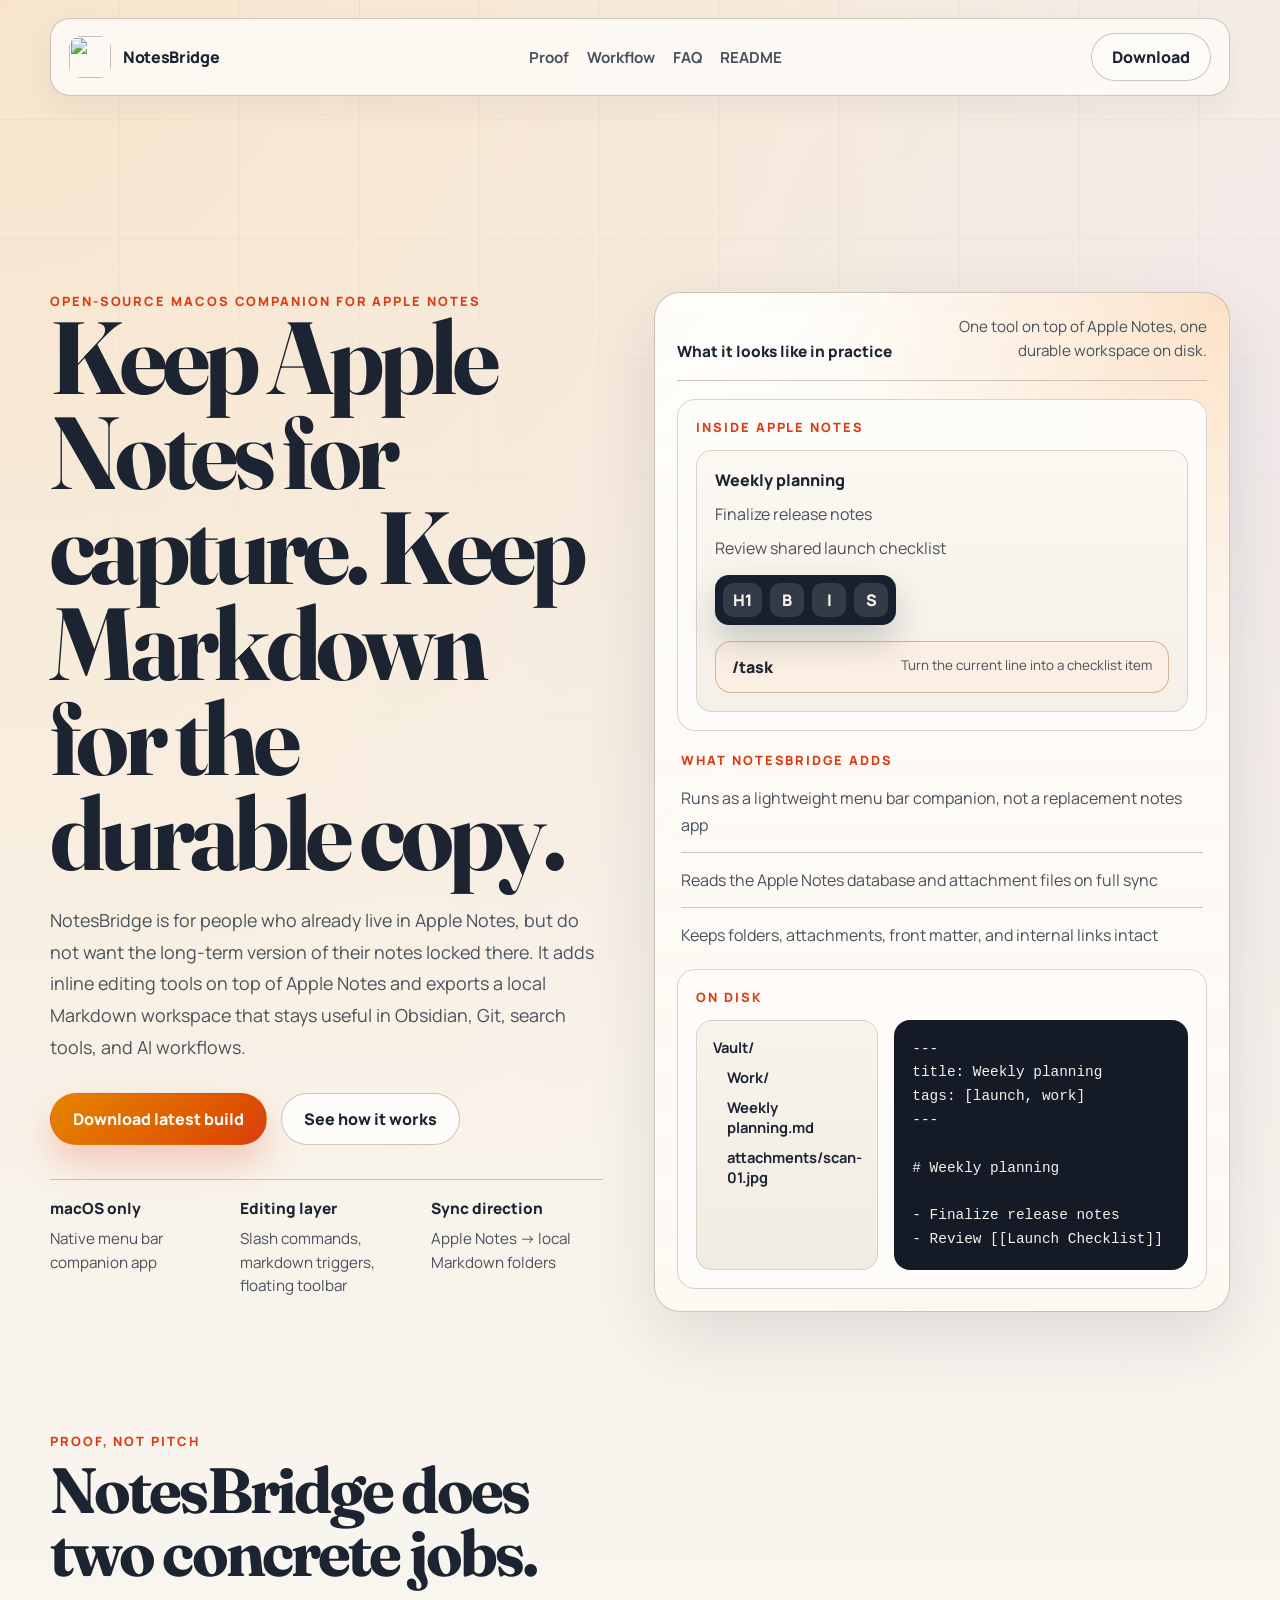
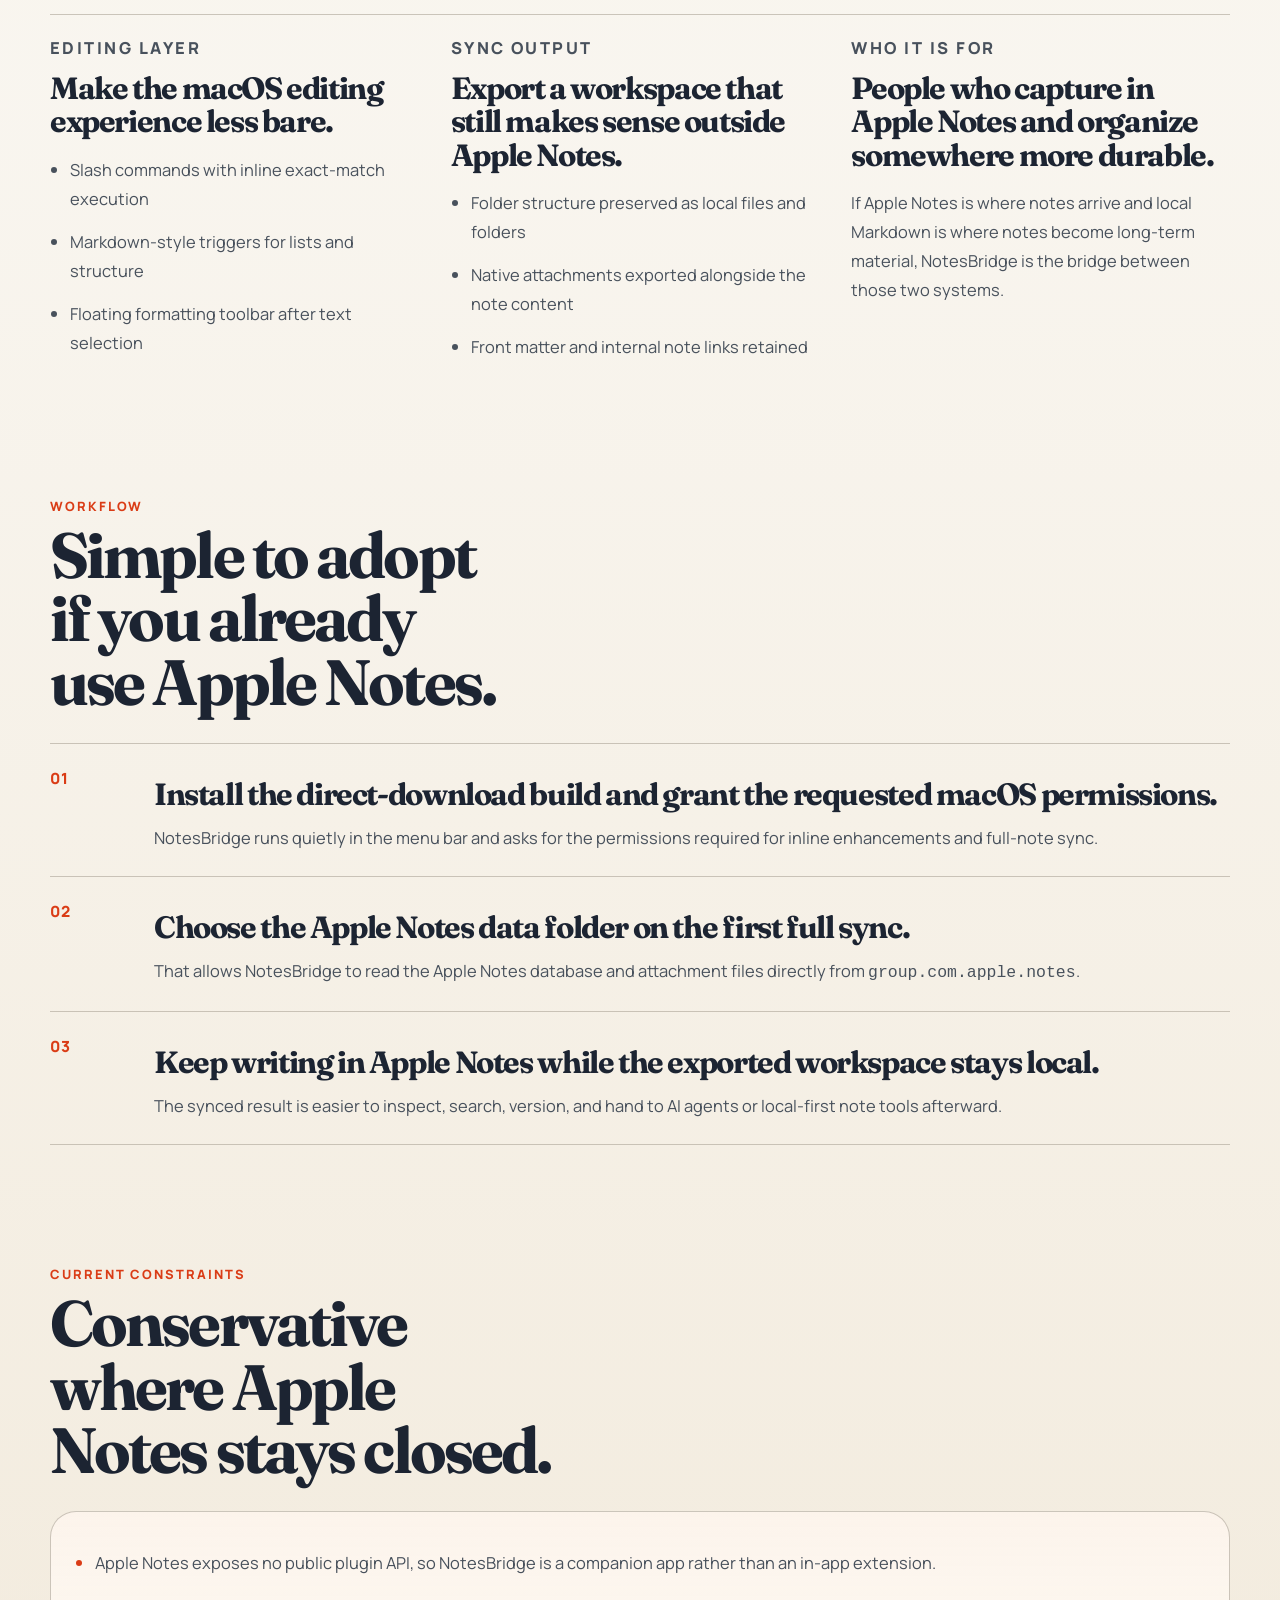
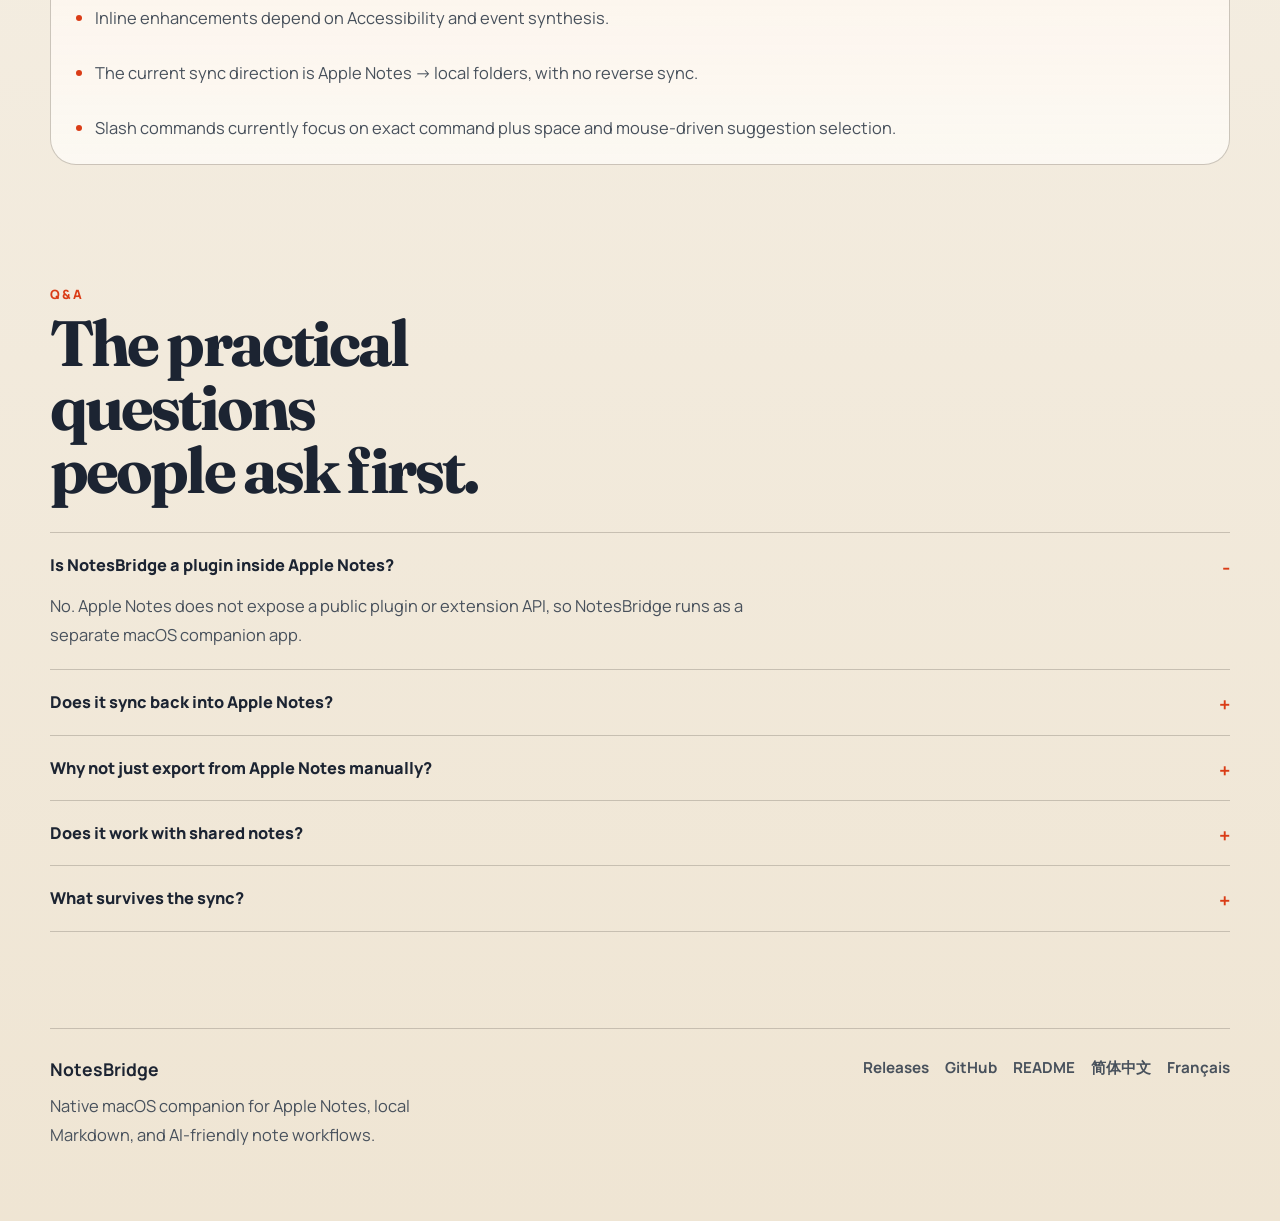
==== index.html @ 3f112394 "Publish GitHub Pages site" ====
<!doctype html>
<html lang="en">
  <head>
    <meta charset="utf-8">
    <meta name="viewport" content="width=device-width, initial-scale=1">
    <title>NotesBridge | Apple Notes to Markdown on macOS</title>
    <meta
      name="description"
      content="NotesBridge is a native macOS companion for Apple Notes. Add inline editing tools, export notes into local Markdown folders, and keep a durable workspace for search, versioning, and AI agents."
    >
    <meta name="theme-color" content="#f4ecdf">
    <meta property="og:title" content="NotesBridge">
    <meta
      property="og:description"
      content="Keep Apple Notes for capture. Keep Markdown for the durable copy."
    >
    <meta property="og:type" content="website">
    <meta property="og:url" content="https://peizh.github.io/NoteBridge/">
    <meta
      property="og:image"
      content="https://peizh.github.io/NoteBridge/assets/notesbridge-social.svg"
    >
    <link rel="icon" href="./assets/notesbridge-app-icon.svg" type="image/svg+xml">
    <link rel="preconnect" href="https://fonts.googleapis.com">
    <link rel="preconnect" href="https://fonts.gstatic.com" crossorigin>
    <link
      href="https://fonts.googleapis.com/css2?family=Fraunces:opsz,wght@9..144,600;9..144,700&amp;family=Manrope:wght@400;500;600;700;800&amp;display=swap"
      rel="stylesheet"
    >
    <link rel="stylesheet" href="./styles.css">
  </head>
  <body>
    <div class="page-shell">
      <header class="topbar">
        <a class="brand" href="#top" aria-label="NotesBridge home">
          <img src="./assets/notesbridge-app-icon.svg" alt="">
          <span>NotesBridge</span>
        </a>
        <nav class="topnav" aria-label="Primary">
          <a href="#proof">Proof</a>
          <a href="#workflow">Workflow</a>
          <a href="#faq">FAQ</a>
          <a href="https://github.com/peizh/NoteBridge/blob/main/README.md">README</a>
        </nav>
        <a class="topbar-action" href="https://github.com/peizh/NoteBridge/releases">
          Download
        </a>
      </header>

      <main id="top">
        <section class="hero section">
          <div class="hero-copy">
            <p class="eyebrow">Open-source macOS companion for Apple Notes</p>
            <h1>Keep Apple Notes for capture. Keep Markdown for the durable copy.</h1>
            <p class="hero-intro">
              NotesBridge is for people who already live in Apple Notes, but do not
              want the long-term version of their notes locked there. It adds inline
              editing tools on top of Apple Notes and exports a local Markdown
              workspace that stays useful in Obsidian, Git, search tools, and AI
              workflows.
            </p>
            <div class="hero-actions">
              <a class="button button-primary" href="https://github.com/peizh/NoteBridge/releases">
                Download latest build
              </a>
              <a class="button button-secondary" href="#proof">
                See how it works
              </a>
            </div>
            <div class="hero-meta" aria-label="Product summary">
              <div>
                <strong>macOS only</strong>
                <span>Native menu bar companion app</span>
              </div>
              <div>
                <strong>Editing layer</strong>
                <span>Slash commands, markdown triggers, floating toolbar</span>
              </div>
              <div>
                <strong>Sync direction</strong>
                <span>Apple Notes -&gt; local Markdown folders</span>
              </div>
            </div>
          </div>

          <div class="hero-proof">
            <div class="hero-proof-header">
              <p class="proof-title">What it looks like in practice</p>
              <p class="proof-subtitle">
                One tool on top of Apple Notes, one durable workspace on disk.
              </p>
            </div>

            <div class="hero-proof-stage">
              <section class="proof-panel proof-input">
                <p class="proof-label">Inside Apple Notes</p>
                <div class="note-canvas">
                  <p class="note-title">Weekly planning</p>
                  <p class="note-line">Finalize release notes</p>
                  <p class="note-line">Review shared launch checklist</p>
                  <div class="floating-tools" aria-label="Formatting toolbar preview">
                    <span>H1</span>
                    <span>B</span>
                    <span>I</span>
                    <span>S</span>
                  </div>
                  <div class="slash-command">
                    <span>/task</span>
                    <small>Turn the current line into a checklist item</small>
                  </div>
                </div>
              </section>

              <section class="bridge-strip" aria-label="Bridge behavior">
                <p class="proof-label">What NotesBridge adds</p>
                <ul class="bridge-points">
                  <li>Runs as a lightweight menu bar companion, not a replacement notes app</li>
                  <li>Reads the Apple Notes database and attachment files on full sync</li>
                  <li>Keeps folders, attachments, front matter, and internal links intact</li>
                </ul>
              </section>

              <section class="proof-panel proof-output">
                <p class="proof-label">On disk</p>
                <div class="file-stack">
                  <div class="file-tree">
                    <span>Vault/</span>
                    <span>Work/</span>
                    <span>Weekly planning.md</span>
                    <span>attachments/scan-01.jpg</span>
                  </div>
                  <pre><code>---
title: Weekly planning
tags: [launch, work]
---

# Weekly planning

- Finalize release notes
- Review [[Launch Checklist]]</code></pre>
                </div>
              </section>
            </div>
          </div>
        </section>

        <section class="section proof" id="proof">
          <div class="section-heading">
            <p class="eyebrow">Proof, not pitch</p>
            <h2>NotesBridge does two concrete jobs.</h2>
          </div>

          <div class="proof-columns">
            <article class="proof-column">
              <p class="column-kicker">Editing layer</p>
              <h3>Make the macOS editing experience less bare.</h3>
              <ul>
                <li>Slash commands with inline exact-match execution</li>
                <li>Markdown-style triggers for lists and structure</li>
                <li>Floating formatting toolbar after text selection</li>
              </ul>
            </article>

            <article class="proof-column">
              <p class="column-kicker">Sync output</p>
              <h3>Export a workspace that still makes sense outside Apple Notes.</h3>
              <ul>
                <li>Folder structure preserved as local files and folders</li>
                <li>Native attachments exported alongside the note content</li>
                <li>Front matter and internal note links retained</li>
              </ul>
            </article>

            <article class="proof-column">
              <p class="column-kicker">Who it is for</p>
              <h3>People who capture in Apple Notes and organize somewhere more durable.</h3>
              <p>
                If Apple Notes is where notes arrive and local Markdown is where notes
                become long-term material, NotesBridge is the bridge between those two
                systems.
              </p>
            </article>
          </div>
        </section>

        <section class="section workflow" id="workflow">
          <div class="section-heading">
            <p class="eyebrow">Workflow</p>
            <h2>Simple to adopt if you already use Apple Notes.</h2>
          </div>

          <ol class="workflow-rail">
            <li>
              <span class="step-index">01</span>
              <div>
                <h3>Install the direct-download build and grant the requested macOS permissions.</h3>
                <p>
                  NotesBridge runs quietly in the menu bar and asks for the
                  permissions required for inline enhancements and full-note sync.
                </p>
              </div>
            </li>

            <li>
              <span class="step-index">02</span>
              <div>
                <h3>Choose the Apple Notes data folder on the first full sync.</h3>
                <p>
                  That allows NotesBridge to read the Apple Notes database and
                  attachment files directly from <code>group.com.apple.notes</code>.
                </p>
              </div>
            </li>

            <li>
              <span class="step-index">03</span>
              <div>
                <h3>Keep writing in Apple Notes while the exported workspace stays local.</h3>
                <p>
                  The synced result is easier to inspect, search, version, and hand
                  to AI agents or local-first note tools afterward.
                </p>
              </div>
            </li>
          </ol>
        </section>

        <section class="section constraints">
          <div class="section-heading">
            <p class="eyebrow">Current constraints</p>
            <h2>Conservative where Apple Notes stays closed.</h2>
          </div>

          <div class="constraint-band">
            <ul class="constraint-list">
              <li>Apple Notes exposes no public plugin API, so NotesBridge is a companion app rather than an in-app extension.</li>
              <li>Inline enhancements depend on Accessibility and event synthesis.</li>
              <li>The current sync direction is Apple Notes -&gt; local folders, with no reverse sync.</li>
              <li>Slash commands currently focus on exact command plus space and mouse-driven suggestion selection.</li>
            </ul>
          </div>
        </section>

        <section class="section faq" id="faq">
          <div class="section-heading">
            <p class="eyebrow">Q&amp;A</p>
            <h2>The practical questions people ask first.</h2>
          </div>

          <div class="faq-list">
            <details open>
              <summary>Is NotesBridge a plugin inside Apple Notes?</summary>
              <p>
                No. Apple Notes does not expose a public plugin or extension API, so
                NotesBridge runs as a separate macOS companion app.
              </p>
            </details>

            <details>
              <summary>Does it sync back into Apple Notes?</summary>
              <p>
                Not today. The current design is intentionally one-way:
                Apple Notes -&gt; local Markdown folders.
              </p>
            </details>

            <details>
              <summary>Why not just export from Apple Notes manually?</summary>
              <p>
                The native export path is weak for ongoing workflows. NotesBridge is
                built around repeated sync, folder preservation, attachment export,
                and keeping the output useful for local-first tooling.
              </p>
            </details>

            <details>
              <summary>Does it work with shared notes?</summary>
              <p>
                Yes. Shared Apple Notes are part of the intended workflow. The goal is
                to turn that shared input into a Markdown workspace that stays local
                and easier to process afterward.
              </p>
            </details>

            <details>
              <summary>What survives the sync?</summary>
              <p>
                The current export keeps folder structure, native attachments, front
                matter metadata, and internal links. That is the core product shape.
              </p>
            </details>
          </div>
        </section>
      </main>

      <footer class="site-footer">
        <div class="footer-copy">
          <strong>NotesBridge</strong>
          <p>
            Native macOS companion for Apple Notes, local Markdown, and AI-friendly
            note workflows.
          </p>
        </div>
        <div class="footer-links">
          <a href="https://github.com/peizh/NoteBridge/releases">Releases</a>
          <a href="https://github.com/peizh/NoteBridge">GitHub</a>
          <a href="https://github.com/peizh/NoteBridge/blob/main/README.md">README</a>
          <a href="https://github.com/peizh/NoteBridge/blob/main/README.zh-CN.md">简体中文</a>
          <a href="https://github.com/peizh/NoteBridge/blob/main/README.fr.md">Français</a>
        </div>
      </footer>
    </div>
  </body>
</html>
---- styles.css ----
:root {
  color-scheme: light;
  --bg: oklch(95.8% 0.018 82);
  --bg-deep: oklch(92.5% 0.026 82);
  --paper: oklch(98.5% 0.008 84 / 0.9);
  --paper-strong: oklch(99.1% 0.005 84 / 0.96);
  --ink: oklch(26% 0.028 260);
  --ink-soft: oklch(43% 0.022 255);
  --line: oklch(74% 0.02 82 / 0.65);
  --accent: oklch(70% 0.18 68);
  --accent-deep: oklch(59% 0.2 34);
  --accent-soft: oklch(92% 0.04 67);
  --shadow-soft: 0 20px 42px oklch(28% 0.02 260 / 0.08);
  --shadow-panel: 0 26px 70px oklch(28% 0.03 260 / 0.12);
  --radius: 26px;
  --radius-sm: 18px;
}

*,
*::before,
*::after {
  box-sizing: border-box;
}

html {
  scroll-behavior: smooth;
}

body {
  margin: 0;
  min-width: 320px;
  color: var(--ink);
  font-family: 'Manrope', sans-serif;
  background:
    radial-gradient(circle at top left, oklch(91% 0.05 70 / 0.62), transparent 28%),
    radial-gradient(circle at 100% 10%, oklch(92% 0.02 320 / 0.45), transparent 24%),
    linear-gradient(180deg, var(--bg) 0%, oklch(97.2% 0.009 84) 38%, var(--bg-deep) 100%);
}

body::before {
  content: '';
  position: fixed;
  inset: 0;
  pointer-events: none;
  background-image:
    linear-gradient(to right, transparent 0, transparent calc(100% - 1px), oklch(74% 0.02 82 / 0.14) calc(100% - 1px)),
    linear-gradient(to bottom, transparent 0, transparent calc(100% - 1px), oklch(74% 0.02 82 / 0.14) calc(100% - 1px));
  background-size: 120px 120px;
  mask-image: linear-gradient(180deg, oklch(0% 0 0 / 0.78), transparent 86%);
}

img {
  display: block;
  max-width: 100%;
}

a {
  color: inherit;
}

code,
pre {
  font-family: 'SFMono-Regular', 'SF Mono', Consolas, 'Liberation Mono', Menlo, monospace;
}

.page-shell {
  position: relative;
  z-index: 1;
  width: min(1180px, calc(100% - 32px));
  margin: 0 auto;
  padding-bottom: 72px;
}

.topbar {
  position: sticky;
  top: 0;
  z-index: 10;
  display: grid;
  grid-template-columns: auto 1fr auto;
  align-items: center;
  gap: 18px;
  margin-top: 18px;
  padding: 14px 18px;
  border: 1px solid var(--line);
  border-radius: 20px;
  background: color-mix(in oklab, var(--paper) 94%, white 6%);
  box-shadow: 0 12px 28px oklch(28% 0.02 260 / 0.05);
}

.brand {
  display: inline-flex;
  align-items: center;
  gap: 12px;
  font-size: 1rem;
  font-weight: 800;
  letter-spacing: -0.02em;
  text-decoration: none;
}

.brand img {
  width: 42px;
  height: 42px;
  border-radius: 12px;
}

.topnav {
  display: flex;
  justify-content: center;
  flex-wrap: wrap;
  gap: 18px;
}

.topnav a,
.footer-links a {
  color: var(--ink-soft);
  font-size: 0.95rem;
  font-weight: 700;
  text-decoration: none;
}

.topbar-action,
.button {
  display: inline-flex;
  align-items: center;
  justify-content: center;
  min-height: 48px;
  padding: 0 20px;
  border-radius: 999px;
  font-weight: 800;
  text-decoration: none;
  transition: transform 160ms ease, background-color 160ms ease, box-shadow 160ms ease;
}

.topbar-action {
  border: 1px solid var(--line);
  background: color-mix(in oklab, var(--paper-strong) 88%, white 12%);
}

.topnav a:hover,
.topnav a:focus-visible,
.footer-links a:hover,
.footer-links a:focus-visible,
.topbar-action:hover,
.topbar-action:focus-visible,
.button:hover,
.button:focus-visible {
  color: var(--ink);
  transform: translateY(-1px);
}

.topbar a:focus-visible,
.button:focus-visible,
.faq-list summary:focus-visible {
  outline: 2px solid var(--accent-deep);
  outline-offset: 3px;
}

.section {
  margin-top: clamp(72px, 10vw, 120px);
}

.eyebrow,
.column-kicker,
.proof-label {
  margin: 0;
  color: var(--accent-deep);
  font-size: 0.8rem;
  font-weight: 800;
  letter-spacing: 0.15em;
  text-transform: uppercase;
}

.hero {
  display: grid;
  grid-template-columns: minmax(0, 0.98fr) minmax(320px, 1.02fr);
  gap: clamp(30px, 4vw, 54px);
  align-items: start;
  padding-top: clamp(28px, 7vw, 76px);
}

.hero h1,
.section-heading h2,
.proof-column h3,
.workflow-rail h3 {
  font-family: 'Fraunces', serif;
  font-feature-settings: 'liga' 1, 'dlig' 1;
  letter-spacing: -0.045em;
}

.hero h1 {
  margin: 0;
  font-size: clamp(3.4rem, 8vw, 6.4rem);
  line-height: 0.93;
  text-wrap: balance;
}

.hero-intro,
.proof-column p,
.proof-column li,
.workflow-rail p,
.constraint-list li,
.faq-list p,
.footer-copy p {
  color: var(--ink-soft);
  font-size: 1.03rem;
  line-height: 1.76;
}

.hero-intro {
  width: min(60ch, 100%);
  margin: 24px 0 0;
  font-size: 1.12rem;
}

.hero-actions {
  display: flex;
  flex-wrap: wrap;
  gap: 14px;
  margin-top: 30px;
}

.button {
  min-height: 52px;
  padding: 0 22px;
  border: 1px solid transparent;
}

.button-primary {
  color: oklch(99% 0.006 84);
  background: linear-gradient(135deg, var(--accent) 0%, var(--accent-deep) 100%);
  box-shadow: 0 18px 34px oklch(59% 0.2 34 / 0.22);
}

.button-secondary {
  border-color: var(--line);
  background: color-mix(in oklab, var(--paper-strong) 90%, white 10%);
}

.hero-meta {
  display: grid;
  grid-template-columns: repeat(3, minmax(0, 1fr));
  gap: 18px;
  margin-top: 34px;
  padding-top: 18px;
  border-top: 1px solid var(--line);
}

.hero-meta strong,
.proof-title {
  display: block;
  font-size: 0.96rem;
  font-weight: 800;
}

.hero-meta span,
.proof-subtitle {
  display: block;
  margin-top: 8px;
  color: var(--ink-soft);
  font-size: 0.95rem;
  line-height: 1.55;
}

.hero-proof {
  position: relative;
  padding: 22px;
  border: 1px solid var(--line);
  border-radius: var(--radius);
  background:
    radial-gradient(circle at right top, oklch(91% 0.055 68 / 0.8), transparent 36%),
    linear-gradient(180deg, var(--paper-strong) 0%, var(--paper) 100%);
  box-shadow: var(--shadow-panel);
}

.hero-proof::after {
  content: '';
  position: absolute;
  inset: 0;
  border-radius: inherit;
  background: linear-gradient(135deg, oklch(100% 0 0 / 0.26), transparent 38%);
  pointer-events: none;
}

.hero-proof-header {
  position: relative;
  z-index: 1;
  display: flex;
  justify-content: space-between;
  gap: 24px;
  align-items: end;
  padding-bottom: 18px;
  border-bottom: 1px solid var(--line);
}

.proof-title {
  margin: 0;
}

.proof-subtitle {
  margin: 0;
  max-width: 28ch;
  text-align: right;
}

.hero-proof-stage {
  position: relative;
  z-index: 1;
  display: grid;
  gap: 18px;
  margin-top: 18px;
}

.proof-panel {
  padding: 18px;
  border: 1px solid color-mix(in oklab, var(--line) 74%, white 26%);
  border-radius: var(--radius-sm);
  background: color-mix(in oklab, var(--paper-strong) 88%, white 12%);
}

.note-canvas {
  margin-top: 14px;
  padding: 18px;
  border-radius: 16px;
  background: linear-gradient(180deg, oklch(98% 0.009 84) 0%, oklch(95.8% 0.012 84) 100%);
  border: 1px solid color-mix(in oklab, var(--line) 72%, white 28%);
}

.note-title {
  margin: 0;
  font-size: 1rem;
  font-weight: 800;
}

.note-line {
  margin: 12px 0 0;
  color: var(--ink-soft);
}

.floating-tools {
  display: inline-flex;
  gap: 8px;
  margin-top: 16px;
  padding: 8px;
  border-radius: 14px;
  background: oklch(24% 0.028 260);
  box-shadow: 0 16px 34px oklch(24% 0.028 260 / 0.2);
}

.floating-tools span {
  display: inline-grid;
  place-items: center;
  min-width: 34px;
  height: 34px;
  padding: 0 10px;
  border-radius: 10px;
  background: oklch(99% 0.005 84 / 0.12);
  color: oklch(97% 0.01 84);
  font-weight: 800;
}

.slash-command {
  display: flex;
  justify-content: space-between;
  gap: 16px;
  margin-top: 16px;
  padding: 14px 16px;
  border-radius: 16px;
  background: color-mix(in oklab, var(--accent-soft) 54%, white 46%);
  border: 1px solid color-mix(in oklab, var(--accent) 20%, var(--line) 80%);
}

.slash-command span {
  font-weight: 800;
}

.slash-command small {
  color: var(--ink-soft);
  line-height: 1.5;
}

.bridge-strip {
  padding: 2px 4px;
}

.bridge-points {
  display: grid;
  gap: 14px;
  padding: 16px 0 0;
  margin: 0;
  list-style: none;
}

.bridge-points li {
  padding-top: 14px;
  border-top: 1px solid var(--line);
  color: var(--ink-soft);
  line-height: 1.65;
}

.bridge-points li:first-child {
  padding-top: 0;
  border-top: none;
}

.file-stack {
  display: grid;
  grid-template-columns: minmax(180px, 0.62fr) minmax(0, 1fr);
  gap: 16px;
  margin-top: 14px;
}

.file-tree {
  display: grid;
  gap: 10px;
  align-content: start;
  padding: 16px;
  border-radius: 16px;
  background: linear-gradient(180deg, oklch(96.6% 0.012 84) 0%, oklch(94.6% 0.014 84) 100%);
  border: 1px solid color-mix(in oklab, var(--line) 72%, white 28%);
  font-size: 0.92rem;
  font-weight: 700;
}

.file-tree span:nth-child(2),
.file-tree span:nth-child(3),
.file-tree span:nth-child(4) {
  padding-left: 14px;
}

.file-stack pre {
  margin: 0;
  overflow: auto;
  padding: 18px;
  border-radius: 16px;
  background: oklch(22% 0.024 260);
  color: oklch(96% 0.01 84);
  font-size: 0.9rem;
  line-height: 1.65;
}

.section-heading {
  display: grid;
  gap: 8px;
}

.section-heading h2 {
  margin: 0;
  max-width: 14ch;
  font-size: clamp(2.3rem, 5vw, 4rem);
  line-height: 0.99;
  text-wrap: balance;
}

.proof-columns {
  display: grid;
  grid-template-columns: repeat(3, minmax(0, 1fr));
  gap: 22px;
  margin-top: 30px;
  padding-top: 18px;
  border-top: 1px solid var(--line);
}

.proof-column {
  padding-right: 10px;
}

.proof-column h3,
.workflow-rail h3 {
  margin: 10px 0 0;
  font-size: clamp(1.55rem, 2.4vw, 2.2rem);
  line-height: 1.08;
}

.proof-column ul,
.constraint-list {
  padding-left: 20px;
}

.proof-column li,
.constraint-list li {
  margin-top: 14px;
}

.workflow-rail {
  display: grid;
  gap: 0;
  padding: 0;
  margin: 30px 0 0;
  list-style: none;
  border-top: 1px solid var(--line);
}

.workflow-rail li {
  display: grid;
  grid-template-columns: 84px minmax(0, 1fr);
  gap: 20px;
  padding: 24px 0;
  border-bottom: 1px solid var(--line);
}

.step-index {
  display: inline-flex;
  align-items: start;
  color: var(--accent-deep);
  font-size: 0.96rem;
  font-weight: 800;
  letter-spacing: 0.08em;
}

.workflow-rail p {
  margin: 12px 0 0;
}

.constraint-band {
  margin-top: 30px;
  padding: 22px 24px;
  border: 1px solid var(--line);
  border-radius: var(--radius);
  background: linear-gradient(180deg, color-mix(in oklab, var(--accent-soft) 36%, white 64%) 0%, var(--paper) 100%);
}

.constraint-list {
  display: grid;
  gap: 12px;
  margin: 0;
}

.constraint-list li::marker {
  color: var(--accent-deep);
}

.faq-list {
  margin-top: 30px;
  border-top: 1px solid var(--line);
}

.faq-list details {
  padding: 20px 0;
  border-bottom: 1px solid var(--line);
}

.faq-list summary {
  cursor: pointer;
  list-style: none;
  font-size: 1.02rem;
  font-weight: 800;
  line-height: 1.5;
}

.faq-list summary::-webkit-details-marker {
  display: none;
}

.faq-list summary::after {
  content: '+';
  float: right;
  color: var(--accent-deep);
  font-size: 1.25rem;
  font-weight: 700;
}

.faq-list details[open] summary::after {
  content: '-';
}

.faq-list p {
  margin: 14px 0 0;
  max-width: 72ch;
}

.site-footer {
  display: grid;
  grid-template-columns: minmax(0, 1fr) auto;
  gap: 24px;
  align-items: start;
  margin-top: 96px;
  padding-top: 28px;
  border-top: 1px solid var(--line);
}

.footer-copy strong {
  font-size: 1.1rem;
}

.footer-copy p {
  margin: 10px 0 0;
  max-width: 42ch;
}

.footer-links {
  display: flex;
  flex-wrap: wrap;
  justify-content: flex-end;
  gap: 16px;
}

@media (max-width: 1040px) {
  .topbar,
  .hero,
  .proof-columns,
  .site-footer {
    grid-template-columns: 1fr;
  }

  .topnav,
  .footer-links {
    justify-content: flex-start;
  }

  .proof-subtitle {
    text-align: left;
  }
}

@media (max-width: 820px) {
  .page-shell {
    width: min(100% - 24px, 1180px);
  }

  .topbar {
    gap: 14px;
  }

  .hero-meta,
  .file-stack {
    grid-template-columns: 1fr;
  }

  .hero-proof-header {
    align-items: start;
    flex-direction: column;
  }

  .workflow-rail li {
    grid-template-columns: 1fr;
    gap: 10px;
  }
}

@media (max-width: 640px) {
  body::before {
    background-size: 80px 80px;
  }

  .topbar {
    padding: 14px;
    border-radius: 18px;
  }

  .topnav {
    gap: 14px;
  }

  .hero h1 {
    font-size: clamp(2.7rem, 15vw, 4.1rem);
  }

  .hero-proof,
  .constraint-band {
    padding: 18px;
  }

  .proof-panel,
  .note-canvas,
  .file-tree,
  .file-stack pre {
    padding: 16px;
  }
}

@media (prefers-reduced-motion: reduce) {
  html {
    scroll-behavior: auto;
  }

  .topbar-action,
  .button {
    transition: none;
  }
}
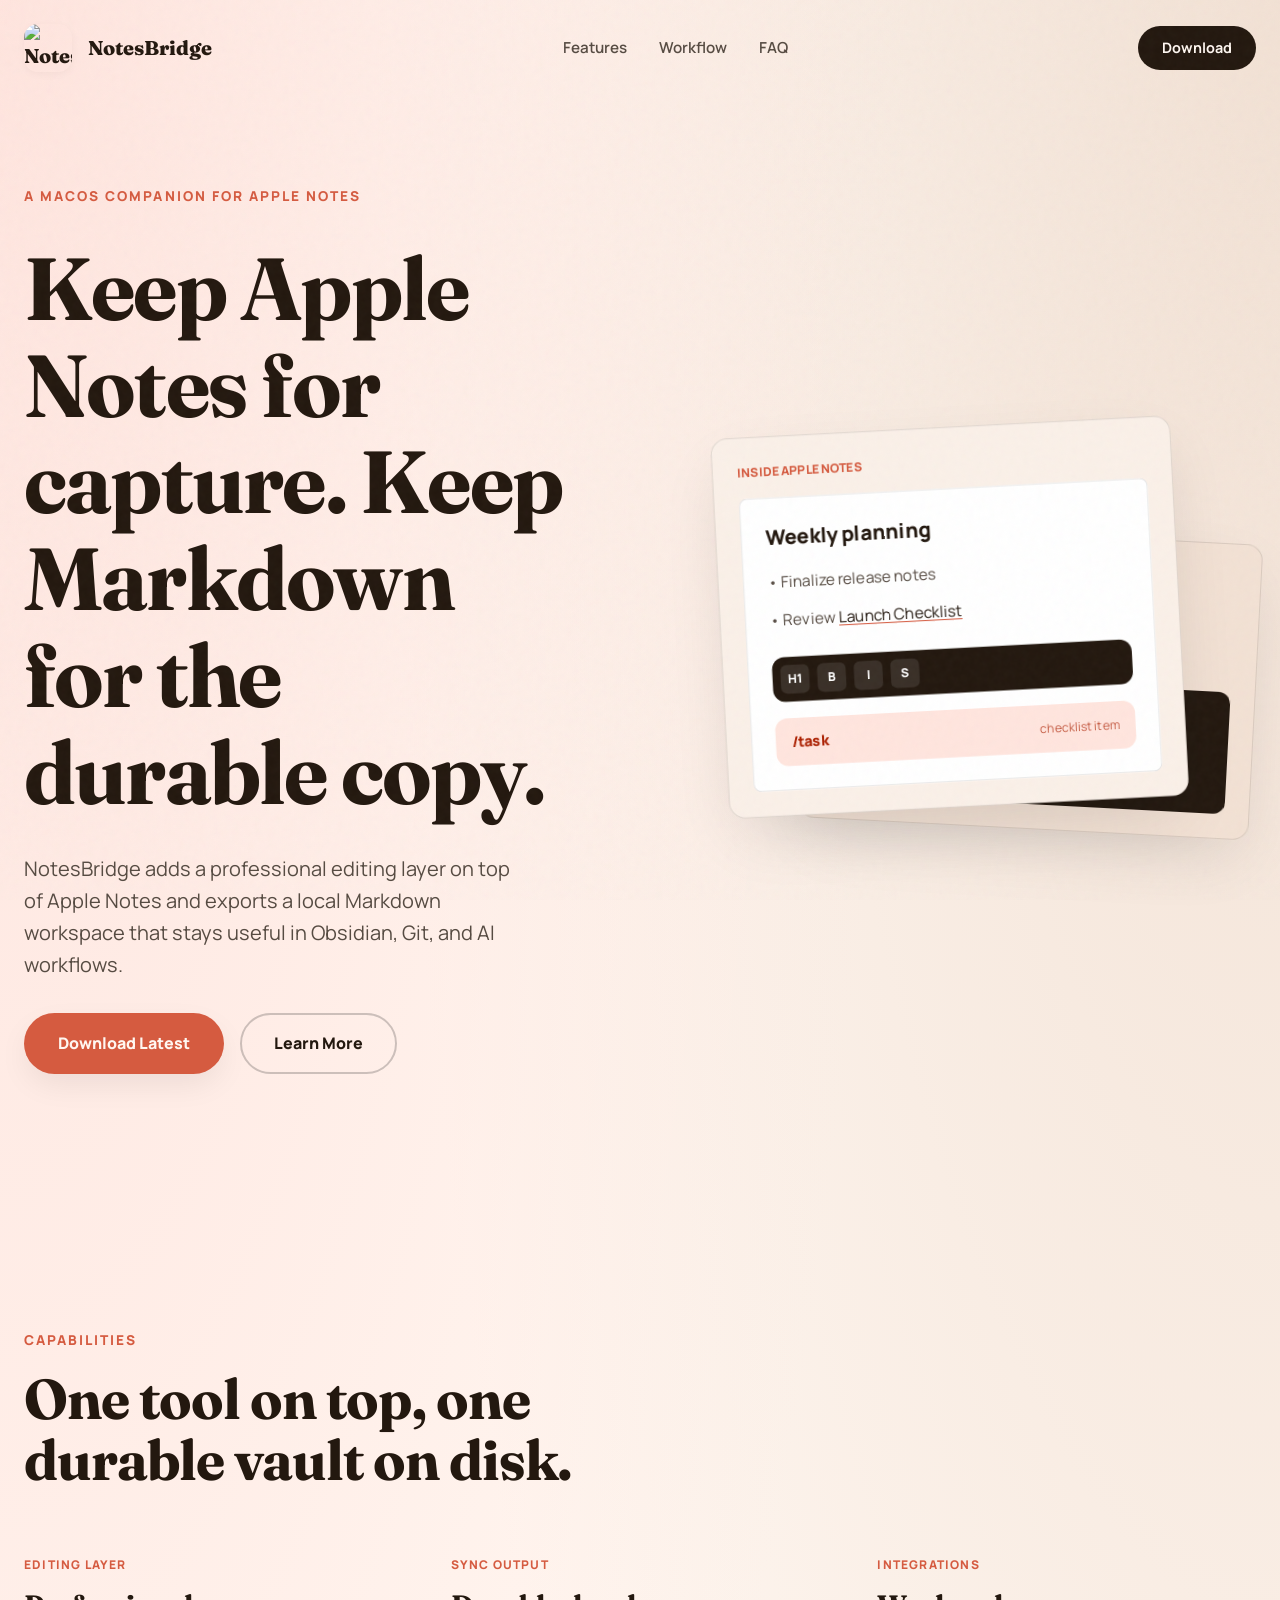
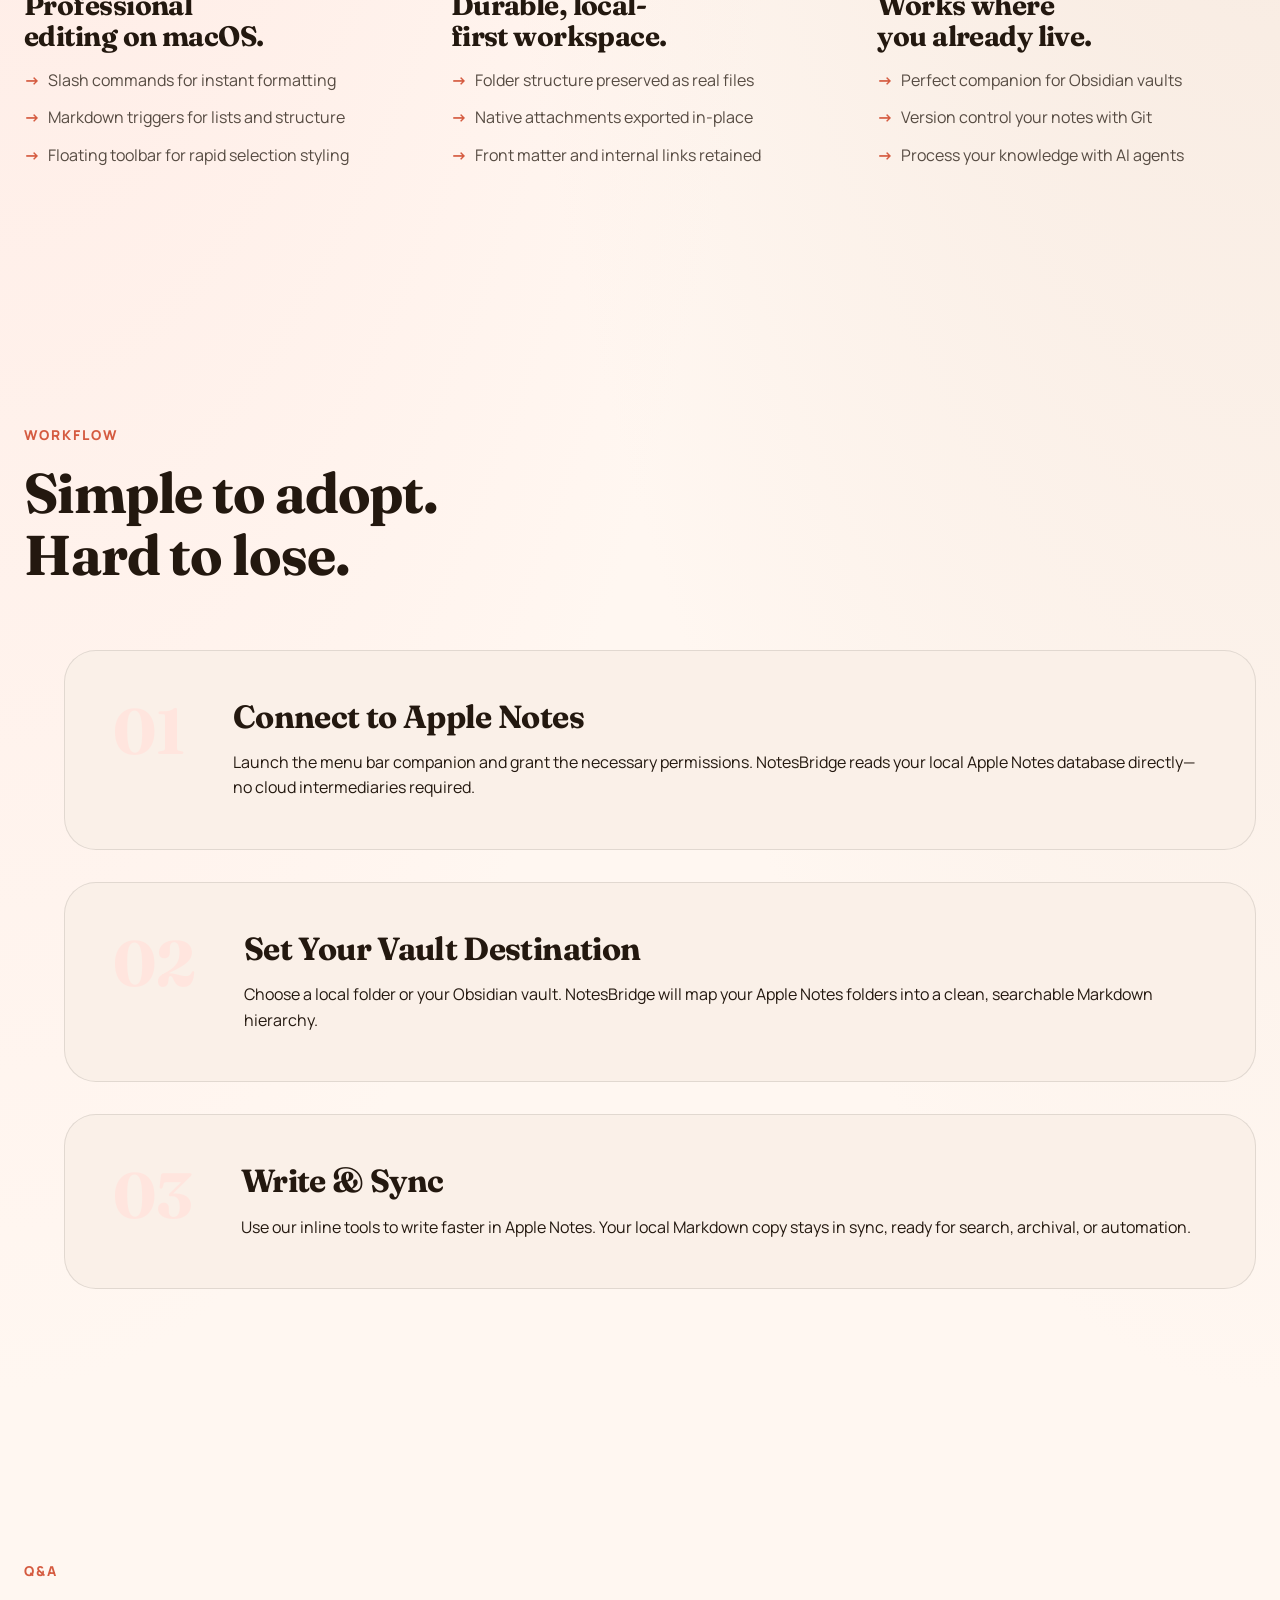
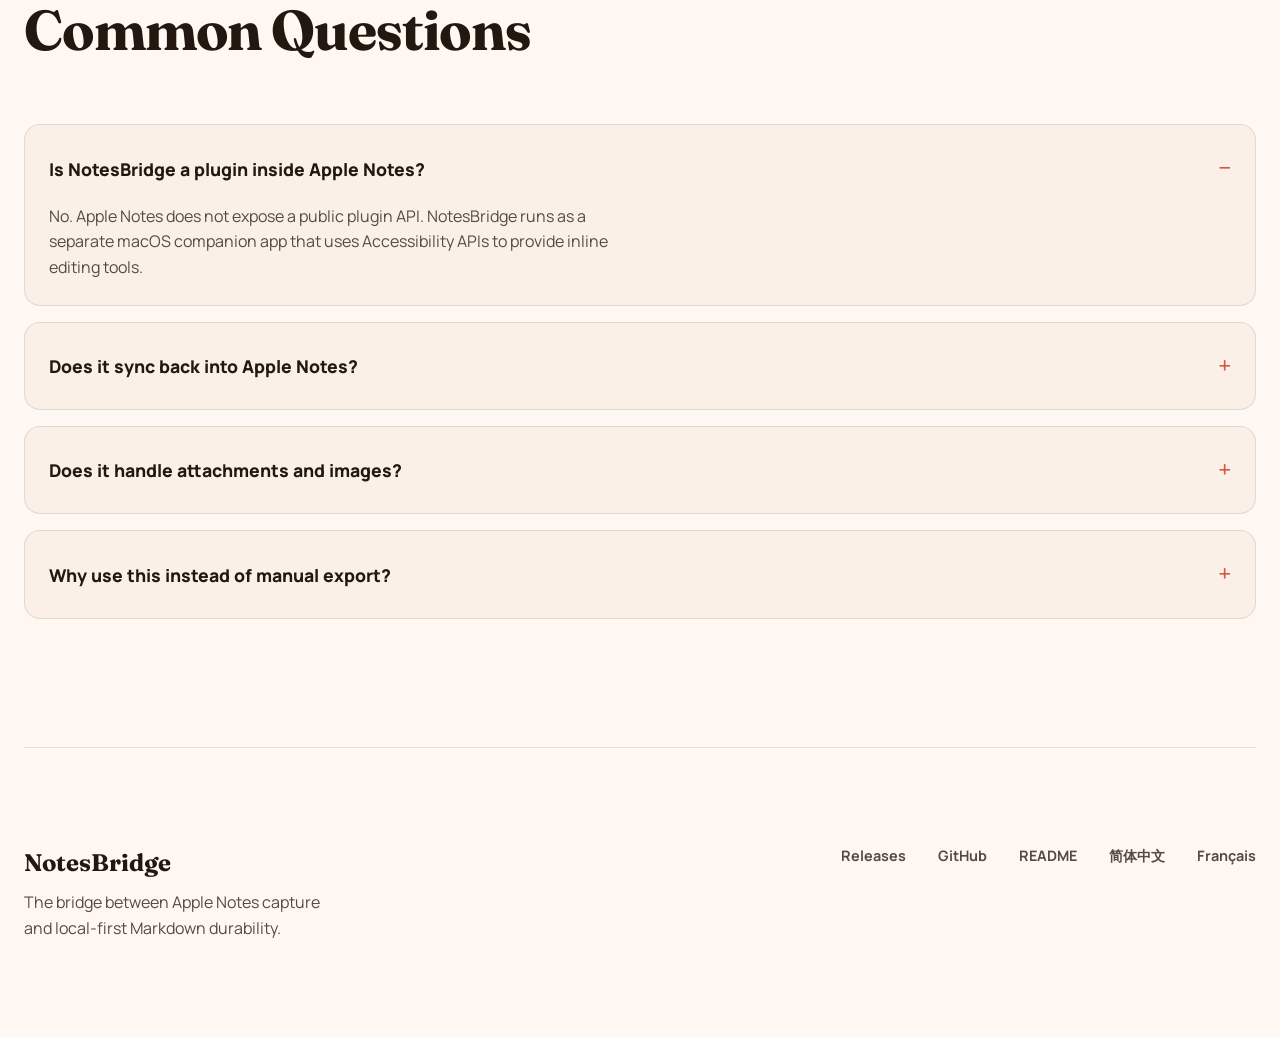
==== commit 1c38f189: "Publish GitHub Pages site" ====
--- a/index.html
+++ b/index.html
@@ -8,7 +8,7 @@
       name="description"
       content="NotesBridge is a native macOS companion for Apple Notes. Add inline editing tools, export notes into local Markdown folders, and keep a durable workspace for search, versioning, and AI agents."
     >
-    <meta name="theme-color" content="#f4ecdf">
+    <meta name="theme-color" content="#fdfaf3">
     <meta property="og:title" content="NotesBridge">
     <meta
       property="og:description"
@@ -24,7 +24,7 @@
     <link rel="preconnect" href="https://fonts.googleapis.com">
     <link rel="preconnect" href="https://fonts.gstatic.com" crossorigin>
     <link
-      href="https://fonts.googleapis.com/css2?family=Fraunces:opsz,wght@9..144,600;9..144,700&amp;family=Manrope:wght@400;500;600;700;800&amp;display=swap"
+      href="https://fonts.googleapis.com/css2?family=Fraunces:opsz,wght@9..144,600;9..144,700;9..144,800&family=Manrope:wght@400;500;600;700;800&display=swap"
       rel="stylesheet"
     >
     <link rel="stylesheet" href="./styles.css">
@@ -33,14 +33,13 @@
     <div class="page-shell">
       <header class="topbar">
         <a class="brand" href="#top" aria-label="NotesBridge home">
-          <img src="./assets/notesbridge-app-icon.svg" alt="">
+          <img src="./assets/notesbridge-app-icon.svg" alt="NotesBridge Icon">
           <span>NotesBridge</span>
         </a>
         <nav class="topnav" aria-label="Primary">
-          <a href="#proof">Proof</a>
+          <a href="#proof">Features</a>
           <a href="#workflow">Workflow</a>
           <a href="#faq">FAQ</a>
-          <a href="https://github.com/peizh/NoteBridge/blob/main/README.md">README</a>
         </nav>
         <a class="topbar-action" href="https://github.com/peizh/NoteBridge/releases">
           Download
@@ -48,137 +47,94 @@
       </header>
 
       <main id="top">
-        <section class="hero section">
+        <section class="hero">
           <div class="hero-copy">
-            <p class="eyebrow">Open-source macOS companion for Apple Notes</p>
+            <p class="eyebrow">A macOS Companion for Apple Notes</p>
             <h1>Keep Apple Notes for capture. Keep Markdown for the durable copy.</h1>
             <p class="hero-intro">
-              NotesBridge is for people who already live in Apple Notes, but do not
-              want the long-term version of their notes locked there. It adds inline
-              editing tools on top of Apple Notes and exports a local Markdown
-              workspace that stays useful in Obsidian, Git, search tools, and AI
-              workflows.
+              NotesBridge adds a professional editing layer on top of Apple Notes and exports a local Markdown workspace that stays useful in Obsidian, Git, and AI workflows.
             </p>
             <div class="hero-actions">
               <a class="button button-primary" href="https://github.com/peizh/NoteBridge/releases">
-                Download latest build
+                Download Latest
               </a>
               <a class="button button-secondary" href="#proof">
-                See how it works
+                Learn More
               </a>
             </div>
-            <div class="hero-meta" aria-label="Product summary">
-              <div>
-                <strong>macOS only</strong>
-                <span>Native menu bar companion app</span>
-              </div>
-              <div>
-                <strong>Editing layer</strong>
-                <span>Slash commands, markdown triggers, floating toolbar</span>
-              </div>
-              <div>
-                <strong>Sync direction</strong>
-                <span>Apple Notes -&gt; local Markdown folders</span>
+          </div>
+
+          <div class="hero-proof">
+            <div class="proof-panel proof-input">
+              <span class="proof-label">Inside Apple Notes</span>
+              <div class="note-canvas">
+                <p class="note-title">Weekly planning</p>
+                <p class="note-line">• Finalize release notes</p>
+                <p class="note-line">• Review <span class="note-link">Launch Checklist</span></p>
+                <div class="floating-tools">
+                  <span>H1</span>
+                  <span>B</span>
+                  <span>I</span>
+                  <span>S</span>
+                </div>
+                <div class="slash-command">
+                  <span>/task</span>
+                  <small>checklist item</small>
+                </div>
               </div>
             </div>
-          </div>
-
-          <div class="hero-proof">
-            <div class="hero-proof-header">
-              <p class="proof-title">What it looks like in practice</p>
-              <p class="proof-subtitle">
-                One tool on top of Apple Notes, one durable workspace on disk.
-              </p>
-            </div>
-
-            <div class="hero-proof-stage">
-              <section class="proof-panel proof-input">
-                <p class="proof-label">Inside Apple Notes</p>
-                <div class="note-canvas">
-                  <p class="note-title">Weekly planning</p>
-                  <p class="note-line">Finalize release notes</p>
-                  <p class="note-line">Review shared launch checklist</p>
-                  <div class="floating-tools" aria-label="Formatting toolbar preview">
-                    <span>H1</span>
-                    <span>B</span>
-                    <span>I</span>
-                    <span>S</span>
-                  </div>
-                  <div class="slash-command">
-                    <span>/task</span>
-                    <small>Turn the current line into a checklist item</small>
-                  </div>
+            <div class="proof-panel proof-output">
+              <span class="proof-label">On disk (Markdown)</span>
+              <div class="file-stack">
+                <div class="file-tree">
+                  <span>Vault/</span>
+                  <span>&nbsp;&nbsp;Work/</span>
+                  <span>&nbsp;&nbsp;&nbsp;&nbsp;Weekly planning.md</span>
                 </div>
-              </section>
-
-              <section class="bridge-strip" aria-label="Bridge behavior">
-                <p class="proof-label">What NotesBridge adds</p>
-                <ul class="bridge-points">
-                  <li>Runs as a lightweight menu bar companion, not a replacement notes app</li>
-                  <li>Reads the Apple Notes database and attachment files on full sync</li>
-                  <li>Keeps folders, attachments, front matter, and internal links intact</li>
-                </ul>
-              </section>
-
-              <section class="proof-panel proof-output">
-                <p class="proof-label">On disk</p>
-                <div class="file-stack">
-                  <div class="file-tree">
-                    <span>Vault/</span>
-                    <span>Work/</span>
-                    <span>Weekly planning.md</span>
-                    <span>attachments/scan-01.jpg</span>
-                  </div>
-                  <pre><code>---
-title: Weekly planning
-tags: [launch, work]
----
-
-# Weekly planning
+                <pre><code># Weekly planning
 
 - Finalize release notes
 - Review [[Launch Checklist]]</code></pre>
-                </div>
-              </section>
+              </div>
             </div>
           </div>
         </section>
 
         <section class="section proof" id="proof">
           <div class="section-heading">
-            <p class="eyebrow">Proof, not pitch</p>
-            <h2>NotesBridge does two concrete jobs.</h2>
+            <p class="eyebrow">Capabilities</p>
+            <h2>One tool on top, one durable vault on disk.</h2>
           </div>
 
           <div class="proof-columns">
             <article class="proof-column">
-              <p class="column-kicker">Editing layer</p>
-              <h3>Make the macOS editing experience less bare.</h3>
+              <p class="column-kicker">Editing Layer</p>
+              <h3>Professional editing on macOS.</h3>
               <ul>
-                <li>Slash commands with inline exact-match execution</li>
-                <li>Markdown-style triggers for lists and structure</li>
-                <li>Floating formatting toolbar after text selection</li>
+                <li>Slash commands for instant formatting</li>
+                <li>Markdown triggers for lists and structure</li>
+                <li>Floating toolbar for rapid selection styling</li>
               </ul>
             </article>
 
             <article class="proof-column">
-              <p class="column-kicker">Sync output</p>
-              <h3>Export a workspace that still makes sense outside Apple Notes.</h3>
+              <p class="column-kicker">Sync Output</p>
+              <h3>Durable, local-first workspace.</h3>
               <ul>
-                <li>Folder structure preserved as local files and folders</li>
-                <li>Native attachments exported alongside the note content</li>
-                <li>Front matter and internal note links retained</li>
+                <li>Folder structure preserved as real files</li>
+                <li>Native attachments exported in-place</li>
+                <li>Front matter and internal links retained</li>
               </ul>
             </article>
 
             <article class="proof-column">
-              <p class="column-kicker">Who it is for</p>
-              <h3>People who capture in Apple Notes and organize somewhere more durable.</h3>
-              <p>
-                If Apple Notes is where notes arrive and local Markdown is where notes
-                become long-term material, NotesBridge is the bridge between those two
-                systems.
-              </p>
+              <p class="column-kicker">Integrations</p>
+              <h3>Works where you already live.</h3>
+              <ul>
+                <li>Perfect companion for Obsidian vaults</li>
+                <li>Version control your notes with Git</li>
+                <li>Process your knowledge with AI agents</li>
+              </ul>
             </article>
           </div>
         </section>
@@ -186,17 +142,16 @@
         <section class="section workflow" id="workflow">
           <div class="section-heading">
             <p class="eyebrow">Workflow</p>
-            <h2>Simple to adopt if you already use Apple Notes.</h2>
+            <h2>Simple to adopt. Hard to lose.</h2>
           </div>
 
           <ol class="workflow-rail">
             <li>
               <span class="step-index">01</span>
               <div>
-                <h3>Install the direct-download build and grant the requested macOS permissions.</h3>
+                <h3>Connect to Apple Notes</h3>
                 <p>
-                  NotesBridge runs quietly in the menu bar and asks for the
-                  permissions required for inline enhancements and full-note sync.
+                  Launch the menu bar companion and grant the necessary permissions. NotesBridge reads your local Apple Notes database directly—no cloud intermediaries required.
                 </p>
               </div>
             </li>
@@ -204,10 +159,9 @@
             <li>
               <span class="step-index">02</span>
               <div>
-                <h3>Choose the Apple Notes data folder on the first full sync.</h3>
+                <h3>Set Your Vault Destination</h3>
                 <p>
-                  That allows NotesBridge to read the Apple Notes database and
-                  attachment files directly from <code>group.com.apple.notes</code>.
+                  Choose a local folder or your Obsidian vault. NotesBridge will map your Apple Notes folders into a clean, searchable Markdown hierarchy.
                 </p>
               </div>
             </li>
@@ -215,78 +169,47 @@
             <li>
               <span class="step-index">03</span>
               <div>
-                <h3>Keep writing in Apple Notes while the exported workspace stays local.</h3>
+                <h3>Write & Sync</h3>
                 <p>
-                  The synced result is easier to inspect, search, version, and hand
-                  to AI agents or local-first note tools afterward.
+                  Use our inline tools to write faster in Apple Notes. Your local Markdown copy stays in sync, ready for search, archival, or automation.
                 </p>
               </div>
             </li>
           </ol>
-        </section>
-
-        <section class="section constraints">
-          <div class="section-heading">
-            <p class="eyebrow">Current constraints</p>
-            <h2>Conservative where Apple Notes stays closed.</h2>
-          </div>
-
-          <div class="constraint-band">
-            <ul class="constraint-list">
-              <li>Apple Notes exposes no public plugin API, so NotesBridge is a companion app rather than an in-app extension.</li>
-              <li>Inline enhancements depend on Accessibility and event synthesis.</li>
-              <li>The current sync direction is Apple Notes -&gt; local folders, with no reverse sync.</li>
-              <li>Slash commands currently focus on exact command plus space and mouse-driven suggestion selection.</li>
-            </ul>
-          </div>
         </section>
 
         <section class="section faq" id="faq">
           <div class="section-heading">
             <p class="eyebrow">Q&amp;A</p>
-            <h2>The practical questions people ask first.</h2>
+            <h2>Common Questions</h2>
           </div>
 
           <div class="faq-list">
             <details open>
               <summary>Is NotesBridge a plugin inside Apple Notes?</summary>
               <p>
-                No. Apple Notes does not expose a public plugin or extension API, so
-                NotesBridge runs as a separate macOS companion app.
+                No. Apple Notes does not expose a public plugin API. NotesBridge runs as a separate macOS companion app that uses Accessibility APIs to provide inline editing tools.
               </p>
             </details>
 
             <details>
               <summary>Does it sync back into Apple Notes?</summary>
               <p>
-                Not today. The current design is intentionally one-way:
-                Apple Notes -&gt; local Markdown folders.
+                Currently, sync is one-way: Apple Notes to Markdown. This keeps your local vault as the "trusted archive" while allowing you to use Apple Notes as your primary capture tool.
               </p>
             </details>
 
             <details>
-              <summary>Why not just export from Apple Notes manually?</summary>
-              <p>
-                The native export path is weak for ongoing workflows. NotesBridge is
-                built around repeated sync, folder preservation, attachment export,
-                and keeping the output useful for local-first tooling.
+              <summary>Does it handle attachments and images?</summary>
+              <p>
+                Yes. NotesBridge exports native Apple Notes attachments, scans, and images into an <code>attachments</code> folder alongside your Markdown files, preserving their context.
               </p>
             </details>
 
             <details>
-              <summary>Does it work with shared notes?</summary>
-              <p>
-                Yes. Shared Apple Notes are part of the intended workflow. The goal is
-                to turn that shared input into a Markdown workspace that stays local
-                and easier to process afterward.
-              </p>
-            </details>
-
-            <details>
-              <summary>What survives the sync?</summary>
-              <p>
-                The current export keeps folder structure, native attachments, front
-                matter metadata, and internal links. That is the core product shape.
+              <summary>Why use this instead of manual export?</summary>
+              <p>
+                Manual export is tedious and loses structure. NotesBridge automates the process, preserves folder hierarchies, handles internal links, and keeps your Markdown vault up-to-date as you write.
               </p>
             </details>
           </div>
@@ -297,17 +220,16 @@
         <div class="footer-copy">
           <strong>NotesBridge</strong>
           <p>
-            Native macOS companion for Apple Notes, local Markdown, and AI-friendly
-            note workflows.
+            The bridge between Apple Notes capture and local-first Markdown durability.
           </p>
         </div>
-        <div class="footer-links">
+        <nav class="footer-links">
           <a href="https://github.com/peizh/NoteBridge/releases">Releases</a>
           <a href="https://github.com/peizh/NoteBridge">GitHub</a>
           <a href="https://github.com/peizh/NoteBridge/blob/main/README.md">README</a>
           <a href="https://github.com/peizh/NoteBridge/blob/main/README.zh-CN.md">简体中文</a>
           <a href="https://github.com/peizh/NoteBridge/blob/main/README.fr.md">Français</a>
-        </div>
+        </nav>
       </footer>
     </div>
   </body>
--- a/styles.css
+++ b/styles.css
@@ -1,680 +1,608 @@
 :root {
-  color-scheme: light;
-  --bg: oklch(95.8% 0.018 82);
-  --bg-deep: oklch(92.5% 0.026 82);
-  --paper: oklch(98.5% 0.008 84 / 0.9);
-  --paper-strong: oklch(99.1% 0.005 84 / 0.96);
-  --ink: oklch(26% 0.028 260);
-  --ink-soft: oklch(43% 0.022 255);
-  --line: oklch(74% 0.02 82 / 0.65);
-  --accent: oklch(70% 0.18 68);
-  --accent-deep: oklch(59% 0.2 34);
-  --accent-soft: oklch(92% 0.04 67);
-  --shadow-soft: 0 20px 42px oklch(28% 0.02 260 / 0.08);
-  --shadow-panel: 0 26px 70px oklch(28% 0.03 260 / 0.12);
-  --radius: 26px;
-  --radius-sm: 18px;
-}
-
-*,
-*::before,
-*::after {
+  color-scheme: light dark;
+
+  /* Refined Stationery Palette (Warm Cream & Deep Ink) */
+  --paper: light-dark(oklch(98% 0.012 60), oklch(18% 0.015 60));
+  --paper-subtle: light-dark(oklch(96% 0.015 60), oklch(22% 0.018 60));
+  --paper-deep: light-dark(oklch(92% 0.025 60), oklch(14% 0.02 60));
+
+  --ink: light-dark(oklch(22% 0.024 60), oklch(92% 0.015 60));
+  --ink-soft: light-dark(oklch(42% 0.02 60), oklch(78% 0.012 60));
+
+  --accent: light-dark(oklch(62% 0.16 34), oklch(72% 0.14 34));
+  --accent-soft: light-dark(oklch(94% 0.03 34), oklch(28% 0.08 34));
+  --accent-deep: light-dark(oklch(48% 0.18 34), oklch(82% 0.12 34));
+
+  --line: light-dark(oklch(0% 0 0 / 0.1), oklch(100% 0 0 / 0.1));
+  --line-strong: light-dark(oklch(0% 0 0 / 0.2), oklch(100% 0 0 / 0.2));
+
+  --shadow-sm: 0 2px 8px light-dark(oklch(0% 0 0 / 0.04), oklch(0% 0 0 / 0.2));
+  --shadow-md: 0 12px 32px -4px light-dark(oklch(0% 0 0 / 0.08), oklch(0% 0 0 / 0.4));
+  --shadow-lg: 0 24px 64px -12px light-dark(oklch(0% 0 0 / 0.12), oklch(0% 0 0 / 0.6));
+
+  --radius: 32px;
+  --radius-sm: 16px;
+
+  --font-display: 'Fraunces', serif;
+  --font-body: 'Manrope', sans-serif;
+}
+
+*, *::before, *::after {
   box-sizing: border-box;
 }
 
 html {
   scroll-behavior: smooth;
+  font-size: 16px;
 }
 
 body {
   margin: 0;
-  min-width: 320px;
+  min-height: 100vh;
   color: var(--ink);
-  font-family: 'Manrope', sans-serif;
-  background:
-    radial-gradient(circle at top left, oklch(91% 0.05 70 / 0.62), transparent 28%),
-    radial-gradient(circle at 100% 10%, oklch(92% 0.02 320 / 0.45), transparent 24%),
-    linear-gradient(180deg, var(--bg) 0%, oklch(97.2% 0.009 84) 38%, var(--bg-deep) 100%);
-}
-
-body::before {
+  background-color: var(--paper);
+  font-family: var(--font-body);
+  line-height: 1.6;
+  -webkit-font-smoothing: antialiased;
+  background-image:
+    radial-gradient(at 0% 0%, var(--accent-soft) 0px, transparent 50%),
+    radial-gradient(at 100% 0%, var(--paper-deep) 0px, transparent 50%);
+}
+
+/* Subtle Paper Texture */
+body::after {
   content: '';
   position: fixed;
   inset: 0;
+  opacity: 0.03;
   pointer-events: none;
-  background-image:
-    linear-gradient(to right, transparent 0, transparent calc(100% - 1px), oklch(74% 0.02 82 / 0.14) calc(100% - 1px)),
-    linear-gradient(to bottom, transparent 0, transparent calc(100% - 1px), oklch(74% 0.02 82 / 0.14) calc(100% - 1px));
-  background-size: 120px 120px;
-  mask-image: linear-gradient(180deg, oklch(0% 0 0 / 0.78), transparent 86%);
-}
-
-img {
-  display: block;
-  max-width: 100%;
+  background-image: url("data:image/svg+xml,%3Csvg viewBox='0 0 200 200' xmlns='http://www.w3.org/2000/svg'%3E%3Cfilter id='noiseFilter'%3E%3CfeTurbulence type='fractalNoise' baseFrequency='0.65' numOctaves='3' stitchTiles='stitch'/%3E%3C/filter%3E%3Crect width='100%25' height='100%25' filter='url(%23noiseFilter)'/%3E%3C/svg%3E");
+  z-index: 100;
+}
+
+h1, h2, h3, h4 {
+  font-family: var(--font-display);
+  font-weight: 700;
+  line-height: 1.1;
+  letter-spacing: -0.02em;
+  margin: 0;
+  text-wrap: balance;
+}
+
+p {
+  margin: 0;
 }
 
 a {
   color: inherit;
-}
-
-code,
-pre {
-  font-family: 'SFMono-Regular', 'SF Mono', Consolas, 'Liberation Mono', Menlo, monospace;
+  text-decoration-thickness: 1.5px;
+  text-underline-offset: 4px;
+  transition: color 0.2s ease;
+}
+
+img {
+  max-width: 100%;
+  height: auto;
+  display: block;
 }
 
 .page-shell {
-  position: relative;
-  z-index: 1;
-  width: min(1180px, calc(100% - 32px));
+  width: min(1280px, 100% - 48px);
   margin: 0 auto;
-  padding-bottom: 72px;
-}
-
+}
+
+/* --- Header & Navigation --- */
 .topbar {
-  position: sticky;
-  top: 0;
-  z-index: 10;
-  display: grid;
-  grid-template-columns: auto 1fr auto;
+  display: flex;
+  justify-content: space-between;
   align-items: center;
-  gap: 18px;
-  margin-top: 18px;
-  padding: 14px 18px;
-  border: 1px solid var(--line);
-  border-radius: 20px;
-  background: color-mix(in oklab, var(--paper) 94%, white 6%);
-  box-shadow: 0 12px 28px oklch(28% 0.02 260 / 0.05);
+  padding: 24px 0;
+  margin-bottom: clamp(48px, 10vh, 96px);
 }
 
 .brand {
-  display: inline-flex;
+  display: flex;
   align-items: center;
-  gap: 12px;
-  font-size: 1rem;
-  font-weight: 800;
-  letter-spacing: -0.02em;
+  gap: 16px;
   text-decoration: none;
+  font-family: var(--font-display);
+  font-size: 1.25rem;
+  font-weight: 800;
 }
 
 .brand img {
-  width: 42px;
-  height: 42px;
-  border-radius: 12px;
+  width: 48px;
+  height: 48px;
+  border-radius: 14px;
+  box-shadow: var(--shadow-sm);
 }
 
 .topnav {
   display: flex;
-  justify-content: center;
-  flex-wrap: wrap;
-  gap: 18px;
-}
-
-.topnav a,
-.footer-links a {
-  color: var(--ink-soft);
+  gap: 32px;
+}
+
+.topnav a {
   font-size: 0.95rem;
+  font-weight: 600;
+  color: var(--ink-soft);
+  text-decoration: none;
+}
+
+.topnav a:hover {
+  color: var(--ink);
+}
+
+.topbar-action {
+  background: var(--ink);
+  color: var(--paper);
+  padding: 10px 24px;
+  border-radius: 999px;
   font-weight: 700;
+  font-size: 0.9rem;
   text-decoration: none;
-}
-
-.topbar-action,
-.button {
-  display: inline-flex;
-  align-items: center;
-  justify-content: center;
-  min-height: 48px;
-  padding: 0 20px;
-  border-radius: 999px;
-  font-weight: 800;
-  text-decoration: none;
-  transition: transform 160ms ease, background-color 160ms ease, box-shadow 160ms ease;
-}
-
-.topbar-action {
-  border: 1px solid var(--line);
-  background: color-mix(in oklab, var(--paper-strong) 88%, white 12%);
-}
-
-.topnav a:hover,
-.topnav a:focus-visible,
-.footer-links a:hover,
-.footer-links a:focus-visible,
-.topbar-action:hover,
-.topbar-action:focus-visible,
-.button:hover,
-.button:focus-visible {
-  color: var(--ink);
-  transform: translateY(-1px);
-}
-
-.topbar a:focus-visible,
-.button:focus-visible,
-.faq-list summary:focus-visible {
-  outline: 2px solid var(--accent-deep);
-  outline-offset: 3px;
-}
-
-.section {
-  margin-top: clamp(72px, 10vw, 120px);
-}
-
-.eyebrow,
-.column-kicker,
-.proof-label {
-  margin: 0;
-  color: var(--accent-deep);
-  font-size: 0.8rem;
-  font-weight: 800;
-  letter-spacing: 0.15em;
-  text-transform: uppercase;
-}
-
+  transition: transform 0.2s ease, box-shadow 0.2s ease;
+}
+
+.topbar-action:hover {
+  transform: translateY(-2px);
+  box-shadow: var(--shadow-md);
+}
+
+/* --- Hero Section --- */
 .hero {
   display: grid;
-  grid-template-columns: minmax(0, 0.98fr) minmax(320px, 1.02fr);
-  gap: clamp(30px, 4vw, 54px);
-  align-items: start;
-  padding-top: clamp(28px, 7vw, 76px);
-}
-
-.hero h1,
-.section-heading h2,
-.proof-column h3,
-.workflow-rail h3 {
-  font-family: 'Fraunces', serif;
-  font-feature-settings: 'liga' 1, 'dlig' 1;
-  letter-spacing: -0.045em;
+  grid-template-columns: 1.2fr 1fr;
+  gap: 64px;
+  align-items: center;
+  margin-bottom: 128px;
+}
+
+.hero-copy {
+  display: flex;
+  flex-direction: column;
+  gap: 32px;
+}
+
+.eyebrow {
+  font-size: 0.85rem;
+  font-weight: 800;
+  text-transform: uppercase;
+  letter-spacing: 0.15em;
+  color: var(--accent);
 }
 
 .hero h1 {
-  margin: 0;
-  font-size: clamp(3.4rem, 8vw, 6.4rem);
-  line-height: 0.93;
-  text-wrap: balance;
-}
-
-.hero-intro,
-.proof-column p,
-.proof-column li,
-.workflow-rail p,
-.constraint-list li,
-.faq-list p,
-.footer-copy p {
-  color: var(--ink-soft);
-  font-size: 1.03rem;
-  line-height: 1.76;
+  font-size: clamp(3rem, 8vw, 5.5rem);
+  font-variation-settings: "opsz" 72;
 }
 
 .hero-intro {
-  width: min(60ch, 100%);
-  margin: 24px 0 0;
-  font-size: 1.12rem;
+  font-size: 1.25rem;
+  color: var(--ink-soft);
+  max-width: 42ch;
 }
 
 .hero-actions {
   display: flex;
-  flex-wrap: wrap;
-  gap: 14px;
-  margin-top: 30px;
+  gap: 16px;
 }
 
 .button {
-  min-height: 52px;
-  padding: 0 22px;
-  border: 1px solid transparent;
+  padding: 16px 32px;
+  border-radius: 999px;
+  font-weight: 800;
+  text-decoration: none;
+  font-size: 1rem;
+  transition: all 0.2s ease;
+  border: 2px solid transparent;
 }
 
 .button-primary {
-  color: oklch(99% 0.006 84);
-  background: linear-gradient(135deg, var(--accent) 0%, var(--accent-deep) 100%);
-  box-shadow: 0 18px 34px oklch(59% 0.2 34 / 0.22);
+  background: var(--accent);
+  color: var(--paper);
+  box-shadow: var(--shadow-md);
+}
+
+.button-primary:hover {
+  background: var(--accent-deep);
+  transform: translateY(-2px);
+  box-shadow: var(--shadow-lg);
 }
 
 .button-secondary {
-  border-color: var(--line);
-  background: color-mix(in oklab, var(--paper-strong) 90%, white 10%);
-}
-
-.hero-meta {
-  display: grid;
-  grid-template-columns: repeat(3, minmax(0, 1fr));
-  gap: 18px;
-  margin-top: 34px;
-  padding-top: 18px;
-  border-top: 1px solid var(--line);
-}
-
-.hero-meta strong,
-.proof-title {
-  display: block;
-  font-size: 0.96rem;
-  font-weight: 800;
-}
-
-.hero-meta span,
-.proof-subtitle {
-  display: block;
-  margin-top: 8px;
-  color: var(--ink-soft);
-  font-size: 0.95rem;
-  line-height: 1.55;
-}
-
+  border-color: var(--line-strong);
+  color: var(--ink);
+}
+
+.button-secondary:hover {
+  background: var(--paper-subtle);
+  transform: translateY(-2px);
+}
+
+/* --- Hero Proof (The Stacked Look) --- */
 .hero-proof {
   position: relative;
-  padding: 22px;
+  aspect-ratio: 4 / 3;
+  width: 100%;
+  max-width: 600px;
+  perspective: 1000px;
+}
+
+.proof-panel {
+  position: absolute;
+  padding: 24px;
+  border-radius: var(--radius-sm);
+  background: var(--paper-subtle);
   border: 1px solid var(--line);
-  border-radius: var(--radius);
-  background:
-    radial-gradient(circle at right top, oklch(91% 0.055 68 / 0.8), transparent 36%),
-    linear-gradient(180deg, var(--paper-strong) 0%, var(--paper) 100%);
-  box-shadow: var(--shadow-panel);
-}
-
-.hero-proof::after {
-  content: '';
-  position: absolute;
-  inset: 0;
-  border-radius: inherit;
-  background: linear-gradient(135deg, oklch(100% 0 0 / 0.26), transparent 38%);
-  pointer-events: none;
-}
-
-.hero-proof-header {
-  position: relative;
+  box-shadow: var(--shadow-lg);
+  width: 85%;
+  transition: 
+    transform 0.5s cubic-bezier(0.34, 1.56, 0.64, 1),
+    z-index 0s 0.1s,
+    filter 0.4s ease,
+    opacity 0.4s ease,
+    box-shadow 0.4s ease;
+  cursor: pointer;
+}
+
+.proof-input {
+  top: 0;
+  left: 0;
+  z-index: 2;
+  transform: rotate(-3deg) translateZ(20px);
+}
+
+.proof-output {
+  bottom: 0;
+  right: 0;
   z-index: 1;
+  transform: rotate(3deg) translateZ(0);
+  background: var(--paper-deep);
+}
+
+/* Individual Hover State */
+.proof-panel:hover {
+  z-index: 10;
+  transform: scale(1.05) rotate(0deg) translateZ(50px) !important;
+  box-shadow: var(--shadow-lg), 0 0 0 2px var(--accent);
+  transition: 
+    transform 0.5s cubic-bezier(0.34, 1.56, 0.64, 1),
+    z-index 0s,
+    filter 0.4s ease,
+    opacity 0.4s ease,
+    box-shadow 0.4s ease;
+}
+
+/* Interaction: Other card recedes */
+.hero-proof:has(.proof-output:hover) .proof-input {
+  transform: rotate(-10deg) translate(-30px, -10px) scale(0.9);
+  opacity: 0.6;
+  filter: blur(2px);
+  z-index: 1;
+}
+
+.hero-proof:has(.proof-input:hover) .proof-output {
+  transform: rotate(10deg) translate(30px, 10px) scale(0.9);
+  opacity: 0.6;
+  filter: blur(2px);
+  z-index: 1;
+}
+
+.proof-label {
+  font-size: 0.75rem;
+  font-weight: 800;
+  color: var(--accent);
+  text-transform: uppercase;
+  margin-bottom: 16px;
+  display: block;
+}
+
+/* Simulated Note UI */
+.note-canvas {
+  background: white;
+  padding: 24px;
+  border-radius: 8px;
+  box-shadow: inset 0 0 0 1px var(--line);
+}
+
+.note-title {
+  font-family: var(--font-body);
+  font-size: 1.25rem;
+  font-weight: 800;
+  margin-bottom: 16px;
+}
+
+.note-line {
+  font-size: 0.95rem;
+  color: var(--ink-soft);
+  margin-top: 12px;
+}
+
+.note-link {
+  text-decoration: underline;
+  text-decoration-color: var(--accent);
+  text-underline-offset: 2px;
+  color: var(--ink);
+}
+
+.floating-tools {
+  display: flex;
+  gap: 8px;
+  background: var(--ink);
+  padding: 8px;
+  border-radius: 12px;
+  margin-top: 24px;
+}
+
+.floating-tools span {
+  width: 28px;
+  height: 28px;
+  background: oklch(100% 0 0 / 0.1);
+  border-radius: 6px;
+  color: white;
+  display: grid;
+  place-items: center;
+  font-size: 0.75rem;
+  font-weight: 800;
+}
+
+.slash-command {
+  margin-top: 16px;
+  background: var(--accent-soft);
+  padding: 12px 16px;
+  border-radius: 12px;
   display: flex;
   justify-content: space-between;
-  gap: 24px;
-  align-items: end;
-  padding-bottom: 18px;
-  border-bottom: 1px solid var(--line);
-}
-
-.proof-title {
+  align-items: center;
+  font-size: 0.9rem;
+}
+
+.slash-command span { font-weight: 800; color: var(--accent-deep); }
+.slash-command small { color: var(--accent-deep); opacity: 0.7; }
+
+/* File Stack UI */
+.file-stack pre {
   margin: 0;
-}
-
-.proof-subtitle {
-  margin: 0;
-  max-width: 28ch;
-  text-align: right;
-}
-
-.hero-proof-stage {
-  position: relative;
-  z-index: 1;
+  background: var(--ink);
+  color: var(--paper);
+  padding: 20px;
+  border-radius: 12px;
+  font-family: ui-monospace, SFMono-Regular, Menlo, Monaco, Consolas, monospace;
+  font-size: 0.85rem;
+  line-height: 1.5;
+  overflow: hidden;
+}
+
+.file-tree {
+  margin-bottom: 16px;
+  display: flex;
+  flex-direction: column;
+  gap: 4px;
+}
+
+.file-tree span {
+  font-size: 0.85rem;
+  font-weight: 700;
+  color: var(--ink-soft);
+}
+
+/* --- Features Section --- */
+.section {
+  padding: 128px 0;
+}
+
+.section-heading {
+  margin-bottom: 64px;
+  max-width: 640px;
+}
+
+.section-heading h2 {
+  font-size: clamp(2.5rem, 5vw, 3.5rem);
+  margin-top: 16px;
+}
+
+.proof-columns {
   display: grid;
-  gap: 18px;
-  margin-top: 18px;
-}
-
-.proof-panel {
-  padding: 18px;
-  border: 1px solid color-mix(in oklab, var(--line) 74%, white 26%);
-  border-radius: var(--radius-sm);
-  background: color-mix(in oklab, var(--paper-strong) 88%, white 12%);
-}
-
-.note-canvas {
-  margin-top: 14px;
-  padding: 18px;
-  border-radius: 16px;
-  background: linear-gradient(180deg, oklch(98% 0.009 84) 0%, oklch(95.8% 0.012 84) 100%);
-  border: 1px solid color-mix(in oklab, var(--line) 72%, white 28%);
-}
-
-.note-title {
-  margin: 0;
-  font-size: 1rem;
-  font-weight: 800;
-}
-
-.note-line {
-  margin: 12px 0 0;
-  color: var(--ink-soft);
-}
-
-.floating-tools {
-  display: inline-flex;
-  gap: 8px;
-  margin-top: 16px;
-  padding: 8px;
-  border-radius: 14px;
-  background: oklch(24% 0.028 260);
-  box-shadow: 0 16px 34px oklch(24% 0.028 260 / 0.2);
-}
-
-.floating-tools span {
-  display: inline-grid;
-  place-items: center;
-  min-width: 34px;
-  height: 34px;
-  padding: 0 10px;
-  border-radius: 10px;
-  background: oklch(99% 0.005 84 / 0.12);
-  color: oklch(97% 0.01 84);
-  font-weight: 800;
-}
-
-.slash-command {
-  display: flex;
-  justify-content: space-between;
+  grid-template-columns: repeat(3, 1fr);
+  gap: 48px;
+}
+
+.proof-column {
+  display: flex;
+  flex-direction: column;
   gap: 16px;
-  margin-top: 16px;
-  padding: 14px 16px;
-  border-radius: 16px;
-  background: color-mix(in oklab, var(--accent-soft) 54%, white 46%);
-  border: 1px solid color-mix(in oklab, var(--accent) 20%, var(--line) 80%);
-}
-
-.slash-command span {
-  font-weight: 800;
-}
-
-.slash-command small {
-  color: var(--ink-soft);
-  line-height: 1.5;
-}
-
-.bridge-strip {
-  padding: 2px 4px;
-}
-
-.bridge-points {
-  display: grid;
-  gap: 14px;
-  padding: 16px 0 0;
+}
+
+.column-kicker {
+  font-size: 0.75rem;
+  font-weight: 800;
+  color: var(--accent);
+  text-transform: uppercase;
+  letter-spacing: 0.1em;
+}
+
+.proof-column h3 {
+  font-size: 1.75rem;
+}
+
+.proof-column ul {
+  padding: 0;
   margin: 0;
   list-style: none;
-}
-
-.bridge-points li {
-  padding-top: 14px;
-  border-top: 1px solid var(--line);
-  color: var(--ink-soft);
-  line-height: 1.65;
-}
-
-.bridge-points li:first-child {
-  padding-top: 0;
-  border-top: none;
-}
-
-.file-stack {
+  display: flex;
+  flex-direction: column;
+  gap: 12px;
+}
+
+.proof-column li {
+  position: relative;
+  padding-left: 24px;
+  color: var(--ink-soft);
+}
+
+.proof-column li::before {
+  content: "→";
+  position: absolute;
+  left: 0;
+  color: var(--accent);
+  font-weight: 800;
+}
+
+/* --- Workflow Section --- */
+.workflow-rail {
+  counter-reset: steps;
   display: grid;
-  grid-template-columns: minmax(180px, 0.62fr) minmax(0, 1fr);
-  gap: 16px;
-  margin-top: 14px;
-}
-
-.file-tree {
-  display: grid;
-  gap: 10px;
-  align-content: start;
-  padding: 16px;
-  border-radius: 16px;
-  background: linear-gradient(180deg, oklch(96.6% 0.012 84) 0%, oklch(94.6% 0.014 84) 100%);
-  border: 1px solid color-mix(in oklab, var(--line) 72%, white 28%);
-  font-size: 0.92rem;
-  font-weight: 700;
-}
-
-.file-tree span:nth-child(2),
-.file-tree span:nth-child(3),
-.file-tree span:nth-child(4) {
-  padding-left: 14px;
-}
-
-.file-stack pre {
-  margin: 0;
-  overflow: auto;
-  padding: 18px;
-  border-radius: 16px;
-  background: oklch(22% 0.024 260);
-  color: oklch(96% 0.01 84);
-  font-size: 0.9rem;
-  line-height: 1.65;
-}
-
-.section-heading {
-  display: grid;
-  gap: 8px;
-}
-
-.section-heading h2 {
-  margin: 0;
-  max-width: 14ch;
-  font-size: clamp(2.3rem, 5vw, 4rem);
-  line-height: 0.99;
-  text-wrap: balance;
-}
-
-.proof-columns {
-  display: grid;
-  grid-template-columns: repeat(3, minmax(0, 1fr));
-  gap: 22px;
-  margin-top: 30px;
-  padding-top: 18px;
-  border-top: 1px solid var(--line);
-}
-
-.proof-column {
-  padding-right: 10px;
-}
-
-.proof-column h3,
-.workflow-rail h3 {
-  margin: 10px 0 0;
-  font-size: clamp(1.55rem, 2.4vw, 2.2rem);
-  line-height: 1.08;
-}
-
-.proof-column ul,
-.constraint-list {
-  padding-left: 20px;
-}
-
-.proof-column li,
-.constraint-list li {
-  margin-top: 14px;
-}
-
-.workflow-rail {
-  display: grid;
-  gap: 0;
-  padding: 0;
-  margin: 30px 0 0;
-  list-style: none;
-  border-top: 1px solid var(--line);
+  gap: 32px;
 }
 
 .workflow-rail li {
   display: grid;
-  grid-template-columns: 84px minmax(0, 1fr);
-  gap: 20px;
-  padding: 24px 0;
-  border-bottom: 1px solid var(--line);
+  grid-template-columns: auto 1fr;
+  gap: 48px;
+  align-items: start;
+  padding: 48px;
+  background: var(--paper-subtle);
+  border-radius: var(--radius);
+  border: 1px solid var(--line);
+  transition: transform 0.3s ease;
+}
+
+.workflow-rail li:hover {
+  transform: scale(1.01);
+  background: var(--paper-deep);
 }
 
 .step-index {
-  display: inline-flex;
-  align-items: start;
-  color: var(--accent-deep);
-  font-size: 0.96rem;
-  font-weight: 800;
-  letter-spacing: 0.08em;
-}
-
-.workflow-rail p {
-  margin: 12px 0 0;
-}
-
-.constraint-band {
-  margin-top: 30px;
-  padding: 22px 24px;
+  font-family: var(--font-display);
+  font-size: 4rem;
+  font-weight: 700;
+  line-height: 1;
+  color: var(--accent-soft);
+}
+
+.workflow-rail h3 {
+  font-size: 2rem;
+  margin-bottom: 16px;
+}
+
+/* --- FAQ Section --- */
+.faq-list {
+  display: flex;
+  flex-direction: column;
+  gap: 16px;
+}
+
+.faq-list details {
+  background: var(--paper-subtle);
   border: 1px solid var(--line);
-  border-radius: var(--radius);
-  background: linear-gradient(180deg, color-mix(in oklab, var(--accent-soft) 36%, white 64%) 0%, var(--paper) 100%);
-}
-
-.constraint-list {
-  display: grid;
-  gap: 12px;
-  margin: 0;
-}
-
-.constraint-list li::marker {
-  color: var(--accent-deep);
-}
-
-.faq-list {
-  margin-top: 30px;
+  border-radius: var(--radius-sm);
+  padding: 24px;
+}
+
+.faq-list summary {
+  list-style: none;
+  font-weight: 800;
+  font-size: 1.1rem;
+  cursor: pointer;
+  display: flex;
+  justify-content: space-between;
+  align-items: center;
+}
+
+.faq-list summary::after {
+  content: "+";
+  font-family: var(--font-display);
+  font-size: 1.5rem;
+  color: var(--accent);
+}
+
+.faq-list details[open] summary::after {
+  content: "−";
+}
+
+.faq-list p {
+  margin-top: 16px;
+  color: var(--ink-soft);
+  max-width: 60ch;
+}
+
+/* --- Footer --- */
+.site-footer {
+  padding: 96px 0;
   border-top: 1px solid var(--line);
-}
-
-.faq-list details {
-  padding: 20px 0;
-  border-bottom: 1px solid var(--line);
-}
-
-.faq-list summary {
-  cursor: pointer;
-  list-style: none;
-  font-size: 1.02rem;
-  font-weight: 800;
-  line-height: 1.5;
-}
-
-.faq-list summary::-webkit-details-marker {
-  display: none;
-}
-
-.faq-list summary::after {
-  content: '+';
-  float: right;
-  color: var(--accent-deep);
-  font-size: 1.25rem;
+  display: flex;
+  justify-content: space-between;
+  align-items: flex-start;
+}
+
+.footer-copy strong {
+  font-family: var(--font-display);
+  font-size: 1.5rem;
+  display: block;
+  margin-bottom: 8px;
+}
+
+.footer-copy p {
+  color: var(--ink-soft);
+  max-width: 32ch;
+}
+
+.footer-links {
+  display: flex;
+  gap: 32px;
+}
+
+.footer-links a {
+  font-size: 0.9rem;
   font-weight: 700;
-}
-
-.faq-list details[open] summary::after {
-  content: '-';
-}
-
-.faq-list p {
-  margin: 14px 0 0;
-  max-width: 72ch;
-}
-
-.site-footer {
-  display: grid;
-  grid-template-columns: minmax(0, 1fr) auto;
-  gap: 24px;
-  align-items: start;
-  margin-top: 96px;
-  padding-top: 28px;
-  border-top: 1px solid var(--line);
-}
-
-.footer-copy strong {
-  font-size: 1.1rem;
-}
-
-.footer-copy p {
-  margin: 10px 0 0;
-  max-width: 42ch;
-}
-
-.footer-links {
-  display: flex;
-  flex-wrap: wrap;
-  justify-content: flex-end;
-  gap: 16px;
-}
-
-@media (max-width: 1040px) {
-  .topbar,
-  .hero,
-  .proof-columns,
-  .site-footer {
+  color: var(--ink-soft);
+  text-decoration: none;
+}
+
+.footer-links a:hover {
+  color: var(--ink);
+}
+
+/* --- Responsive --- */
+@media (max-width: 1024px) {
+  .hero {
+    grid-template-columns: 1fr;
+    gap: 48px;
+    text-align: center;
+  }
+
+  .hero-copy {
+    align-items: center;
+  }
+
+  .hero-intro {
+    max-width: none;
+  }
+
+  .hero-proof {
+    height: 500px;
+    max-width: 600px;
+    margin: 0 auto;
+  }
+
+  .proof-columns {
     grid-template-columns: 1fr;
   }
-
-  .topnav,
-  .footer-links {
-    justify-content: flex-start;
+}
+
+@media (max-width: 640px) {
+  .hero-proof {
+    aspect-ratio: auto;
+    height: auto;
+    display: flex;
+    flex-direction: column;
+    gap: 32px;
   }
 
-  .proof-subtitle {
-    text-align: left;
+  .proof-panel {
+    position: static;
+    width: 100%;
+    transform: none !important;
   }
 }
-
-@media (max-width: 820px) {
-  .page-shell {
-    width: min(100% - 24px, 1180px);
-  }
-
-  .topbar {
-    gap: 14px;
-  }
-
-  .hero-meta,
-  .file-stack {
-    grid-template-columns: 1fr;
-  }
-
-  .hero-proof-header {
-    align-items: start;
-    flex-direction: column;
-  }
-
-  .workflow-rail li {
-    grid-template-columns: 1fr;
-    gap: 10px;
-  }
-}
-
-@media (max-width: 640px) {
-  body::before {
-    background-size: 80px 80px;
-  }
-
-  .topbar {
-    padding: 14px;
-    border-radius: 18px;
-  }
-
-  .topnav {
-    gap: 14px;
-  }
-
-  .hero h1 {
-    font-size: clamp(2.7rem, 15vw, 4.1rem);
-  }
-
-  .hero-proof,
-  .constraint-band {
-    padding: 18px;
-  }
-
-  .proof-panel,
-  .note-canvas,
-  .file-tree,
-  .file-stack pre {
-    padding: 16px;
-  }
-}
-
-@media (prefers-reduced-motion: reduce) {
-  html {
-    scroll-behavior: auto;
-  }
-
-  .topbar-action,
-  .button {
-    transition: none;
-  }
-}
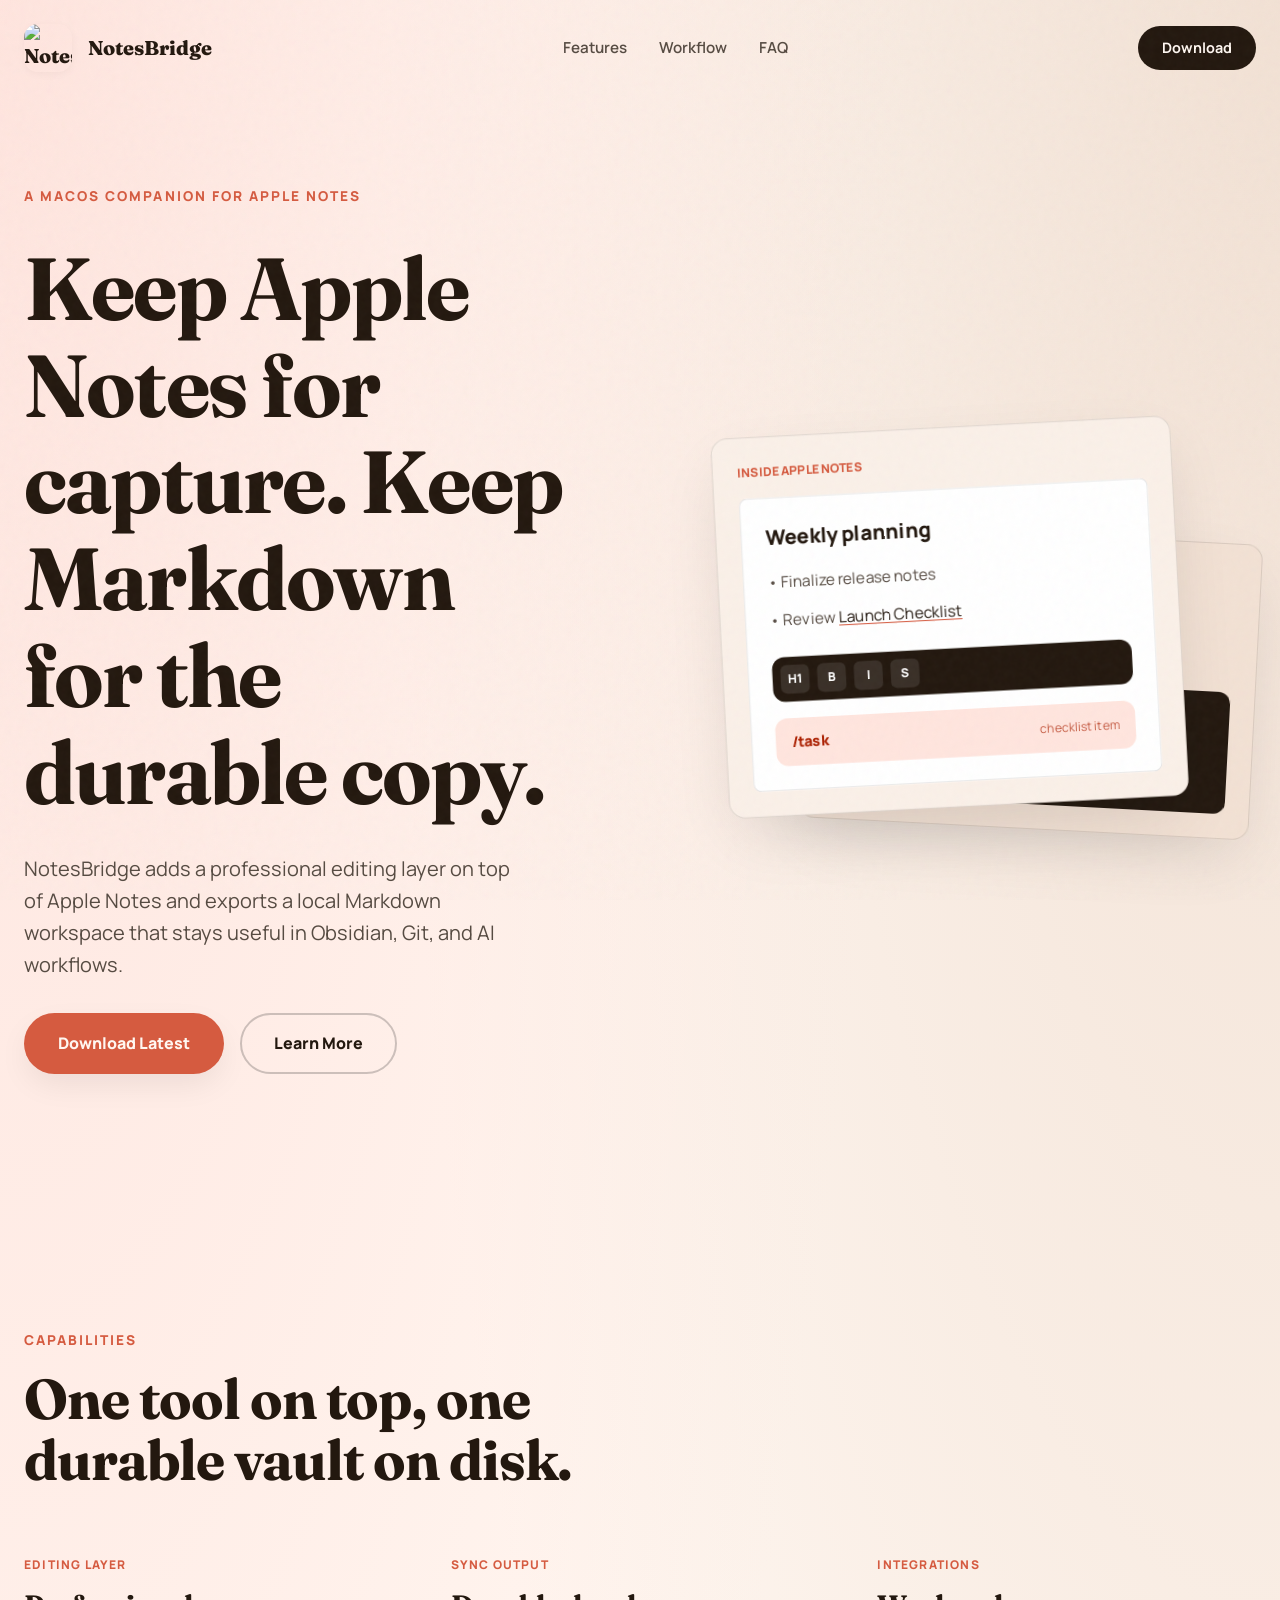
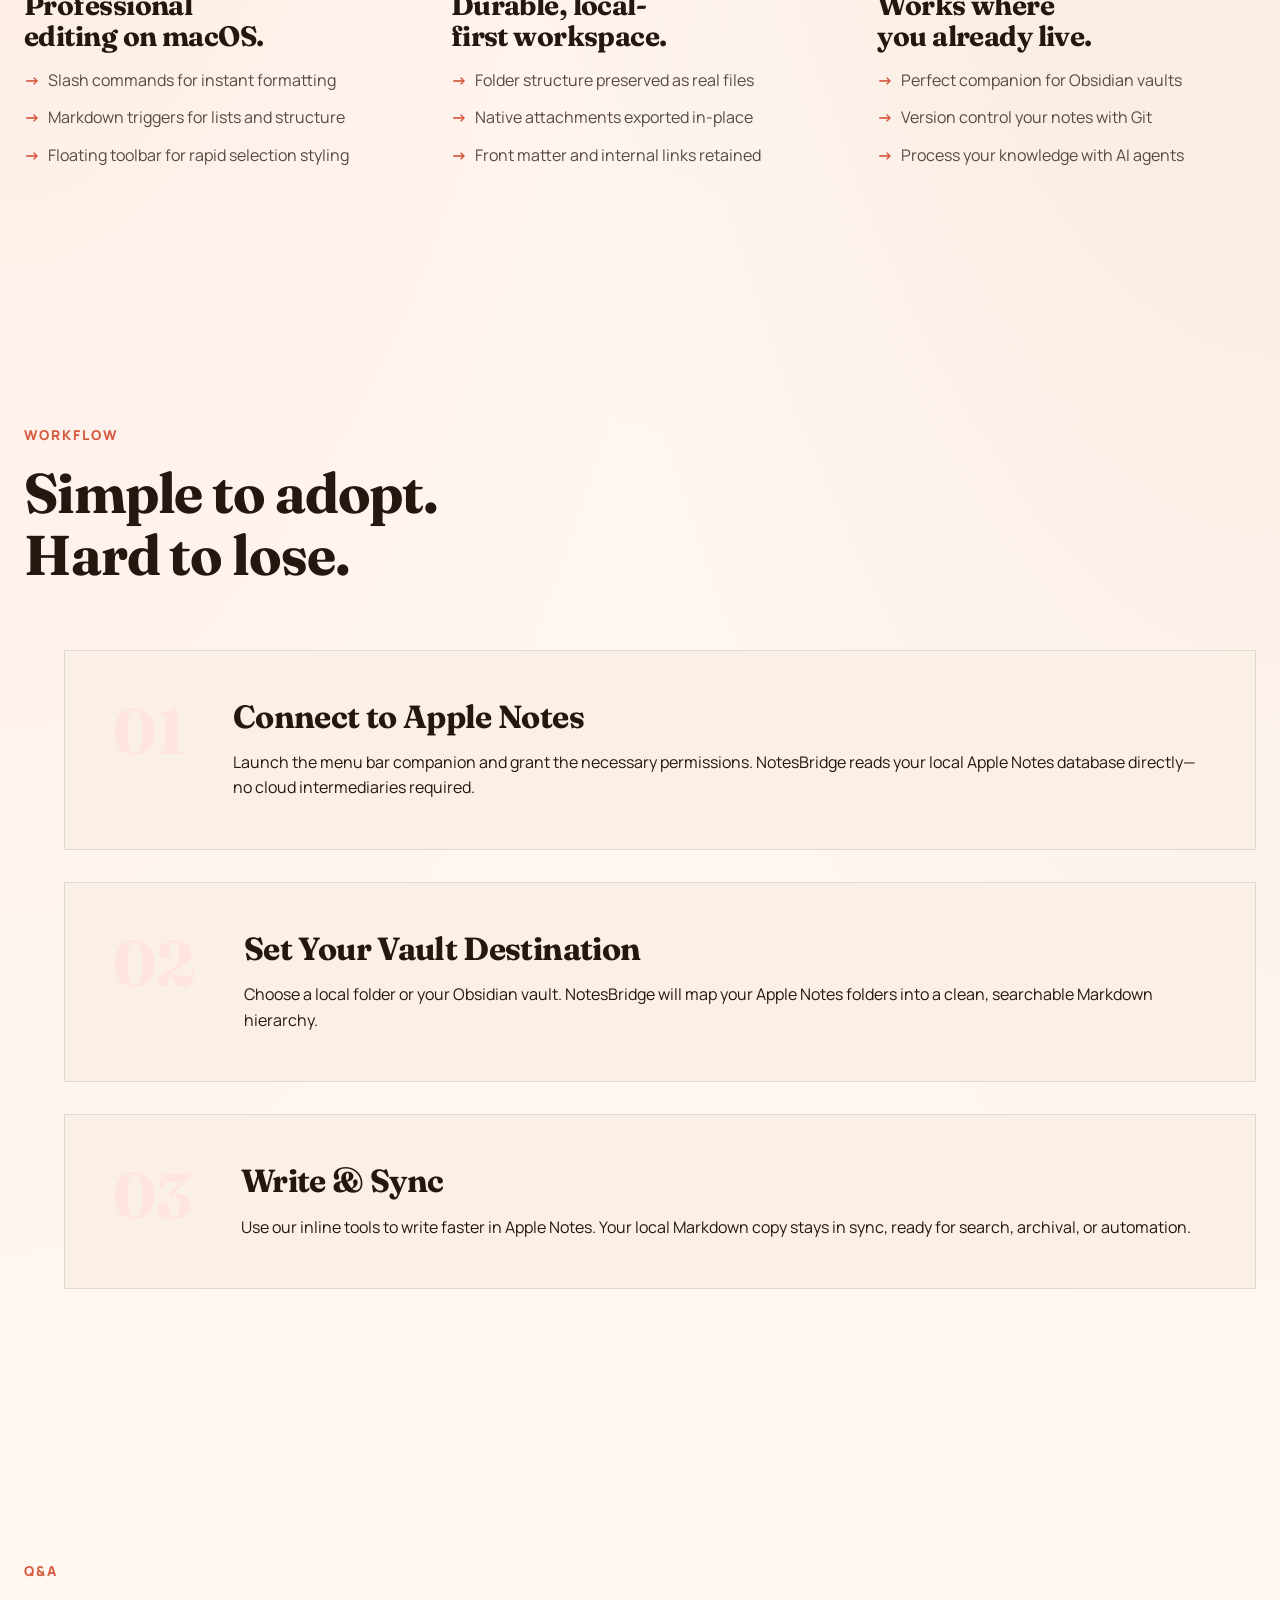
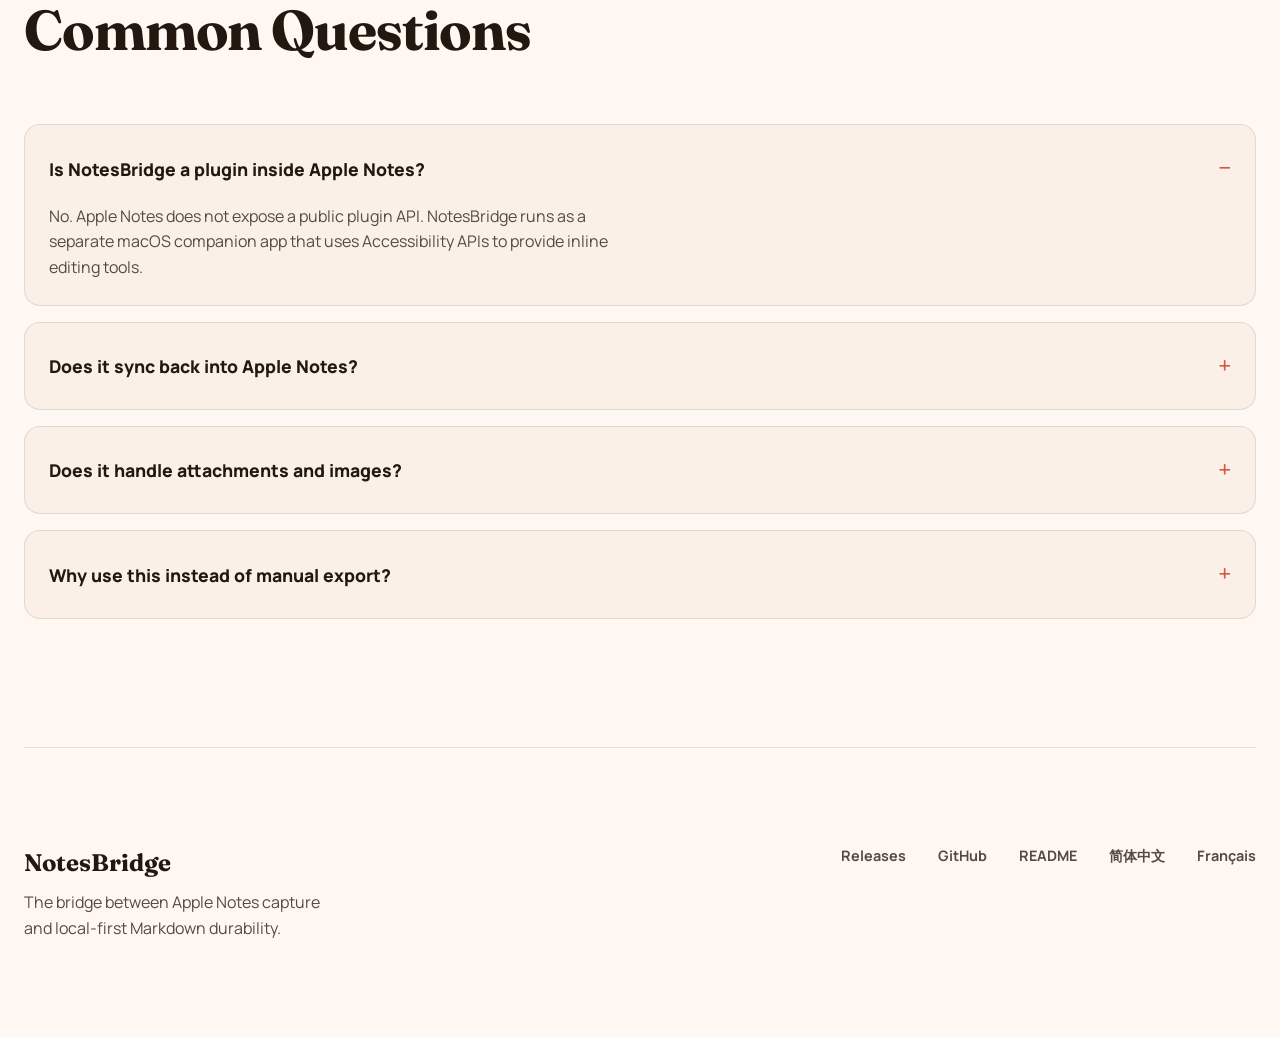
==== commit e9bed832: "Publish GitHub Pages site" ====
--- a/index.html
+++ b/index.html
@@ -15,10 +15,10 @@
       content="Keep Apple Notes for capture. Keep Markdown for the durable copy."
     >
     <meta property="og:type" content="website">
-    <meta property="og:url" content="https://peizh.github.io/NoteBridge/">
+    <meta property="og:url" content="https://peizh.github.io/NotesBridge/">
     <meta
       property="og:image"
-      content="https://peizh.github.io/NoteBridge/assets/notesbridge-social.svg"
+      content="https://peizh.github.io/NotesBridge/assets/notesbridge-social.svg"
     >
     <link rel="icon" href="./assets/notesbridge-app-icon.svg" type="image/svg+xml">
     <link rel="preconnect" href="https://fonts.googleapis.com">
@@ -41,7 +41,7 @@
           <a href="#workflow">Workflow</a>
           <a href="#faq">FAQ</a>
         </nav>
-        <a class="topbar-action" href="https://github.com/peizh/NoteBridge/releases">
+        <a class="topbar-action" href="https://github.com/peizh/NotesBridge/releases">
           Download
         </a>
       </header>
@@ -55,7 +55,7 @@
               NotesBridge adds a professional editing layer on top of Apple Notes and exports a local Markdown workspace that stays useful in Obsidian, Git, and AI workflows.
             </p>
             <div class="hero-actions">
-              <a class="button button-primary" href="https://github.com/peizh/NoteBridge/releases">
+              <a class="button button-primary" href="https://github.com/peizh/NotesBridge/releases">
                 Download Latest
               </a>
               <a class="button button-secondary" href="#proof">
@@ -224,11 +224,11 @@
           </p>
         </div>
         <nav class="footer-links">
-          <a href="https://github.com/peizh/NoteBridge/releases">Releases</a>
-          <a href="https://github.com/peizh/NoteBridge">GitHub</a>
-          <a href="https://github.com/peizh/NoteBridge/blob/main/README.md">README</a>
-          <a href="https://github.com/peizh/NoteBridge/blob/main/README.zh-CN.md">简体中文</a>
-          <a href="https://github.com/peizh/NoteBridge/blob/main/README.fr.md">Français</a>
+          <a href="https://github.com/peizh/NotesBridge/releases">Releases</a>
+          <a href="https://github.com/peizh/NotesBridge">GitHub</a>
+          <a href="https://github.com/peizh/NotesBridge/blob/main/README.md">README</a>
+          <a href="https://github.com/peizh/NotesBridge/blob/main/README.zh-CN.md">简体中文</a>
+          <a href="https://github.com/peizh/NotesBridge/blob/main/README.fr.md">Français</a>
         </nav>
       </footer>
     </div>
--- a/styles.css
+++ b/styles.css
@@ -1,24 +1,25 @@
 :root {
-  color-scheme: light dark;
-
-  /* Refined Stationery Palette (Warm Cream & Deep Ink) */
-  --paper: light-dark(oklch(98% 0.012 60), oklch(18% 0.015 60));
-  --paper-subtle: light-dark(oklch(96% 0.015 60), oklch(22% 0.018 60));
-  --paper-deep: light-dark(oklch(92% 0.025 60), oklch(14% 0.02 60));
-
-  --ink: light-dark(oklch(22% 0.024 60), oklch(92% 0.015 60));
-  --ink-soft: light-dark(oklch(42% 0.02 60), oklch(78% 0.012 60));
-
-  --accent: light-dark(oklch(62% 0.16 34), oklch(72% 0.14 34));
-  --accent-soft: light-dark(oklch(94% 0.03 34), oklch(28% 0.08 34));
-  --accent-deep: light-dark(oklch(48% 0.18 34), oklch(82% 0.12 34));
-
-  --line: light-dark(oklch(0% 0 0 / 0.1), oklch(100% 0 0 / 0.1));
-  --line-strong: light-dark(oklch(0% 0 0 / 0.2), oklch(100% 0 0 / 0.2));
-
-  --shadow-sm: 0 2px 8px light-dark(oklch(0% 0 0 / 0.04), oklch(0% 0 0 / 0.2));
-  --shadow-md: 0 12px 32px -4px light-dark(oklch(0% 0 0 / 0.08), oklch(0% 0 0 / 0.4));
-  --shadow-lg: 0 24px 64px -12px light-dark(oklch(0% 0 0 / 0.12), oklch(0% 0 0 / 0.6));
+  color-scheme: light;
+
+  /* Refined Stationery Palette (Warm Cream & Deep Ink) - Forced Light Mode */
+  --paper: oklch(98% 0.012 60);
+  --paper-subtle: oklch(96% 0.015 60);
+  --paper-deep: oklch(92% 0.025 60);
+
+  --ink: oklch(22% 0.024 60);
+  --ink-soft: oklch(42% 0.02 60);
+
+  --accent: oklch(62% 0.16 34);
+  --accent-soft: oklch(94% 0.03 34);
+  --accent-deep: oklch(48% 0.18 34);
+
+  --line: oklch(0% 0 0 / 0.1);
+  --line-strong: oklch(0% 0 0 / 0.2);
+
+  --shadow-sm: 0 2px 8px oklch(0% 0 0 / 0.04);
+  --shadow-md: 0 12px 32px -4px oklch(0% 0 0 / 0.08);
+  --shadow-lg: 0 24px 64px -12px oklch(0% 0 0 / 0.12);
+>>>>>>> fc6ddb3 (Refine GitHub Pages landing page with Gemini.)
 
   --radius: 32px;
   --radius-sm: 16px;
@@ -581,6 +582,7 @@
   }
 
   .hero-proof {
+    aspect-ratio: auto;
     height: 500px;
     max-width: 600px;
     margin: 0 auto;
@@ -588,6 +590,46 @@
 
   .proof-columns {
     grid-template-columns: 1fr;
+  }
+}
+
+@media (max-width: 768px) {
+  .topbar {
+    flex-direction: column;
+    gap: 24px;
+>>>>>>> fc6ddb3 (Refine GitHub Pages landing page with Gemini.)
+  }
+
+  .hero-intro {
+    max-width: none;
+  }
+
+  .hero-proof {
+    height: 500px;
+    max-width: 600px;
+    margin: 0 auto;
+  }
+
+  .proof-columns {
+    grid-template-columns: 1fr;
+    padding: 32px;
+    gap: 24px;
+  }
+
+  .step-index {
+    font-size: 3rem;
+  }
+
+  .site-footer {
+    flex-direction: column;
+    gap: 48px;
+    text-align: center;
+    align-items: center;
+  }
+
+  .footer-links {
+    flex-wrap: wrap;
+    justify-content: center;
   }
 }
 
